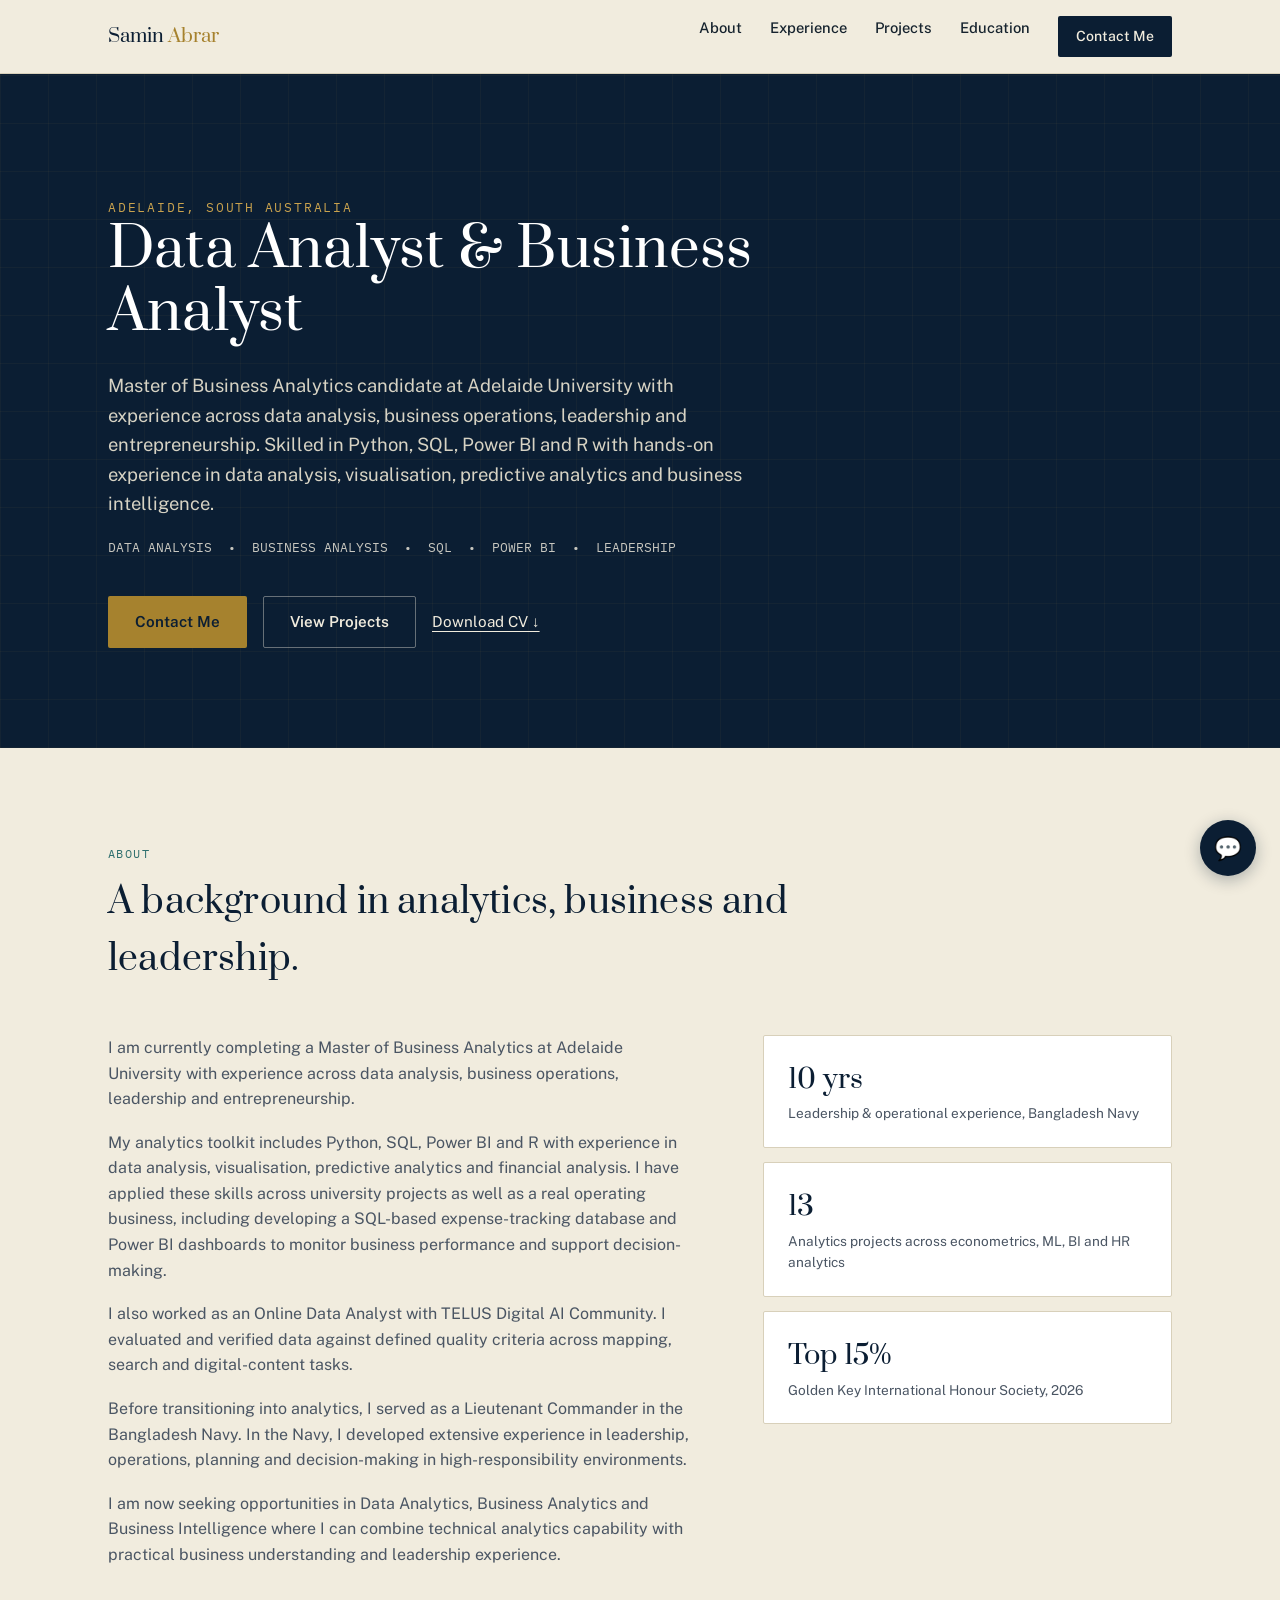
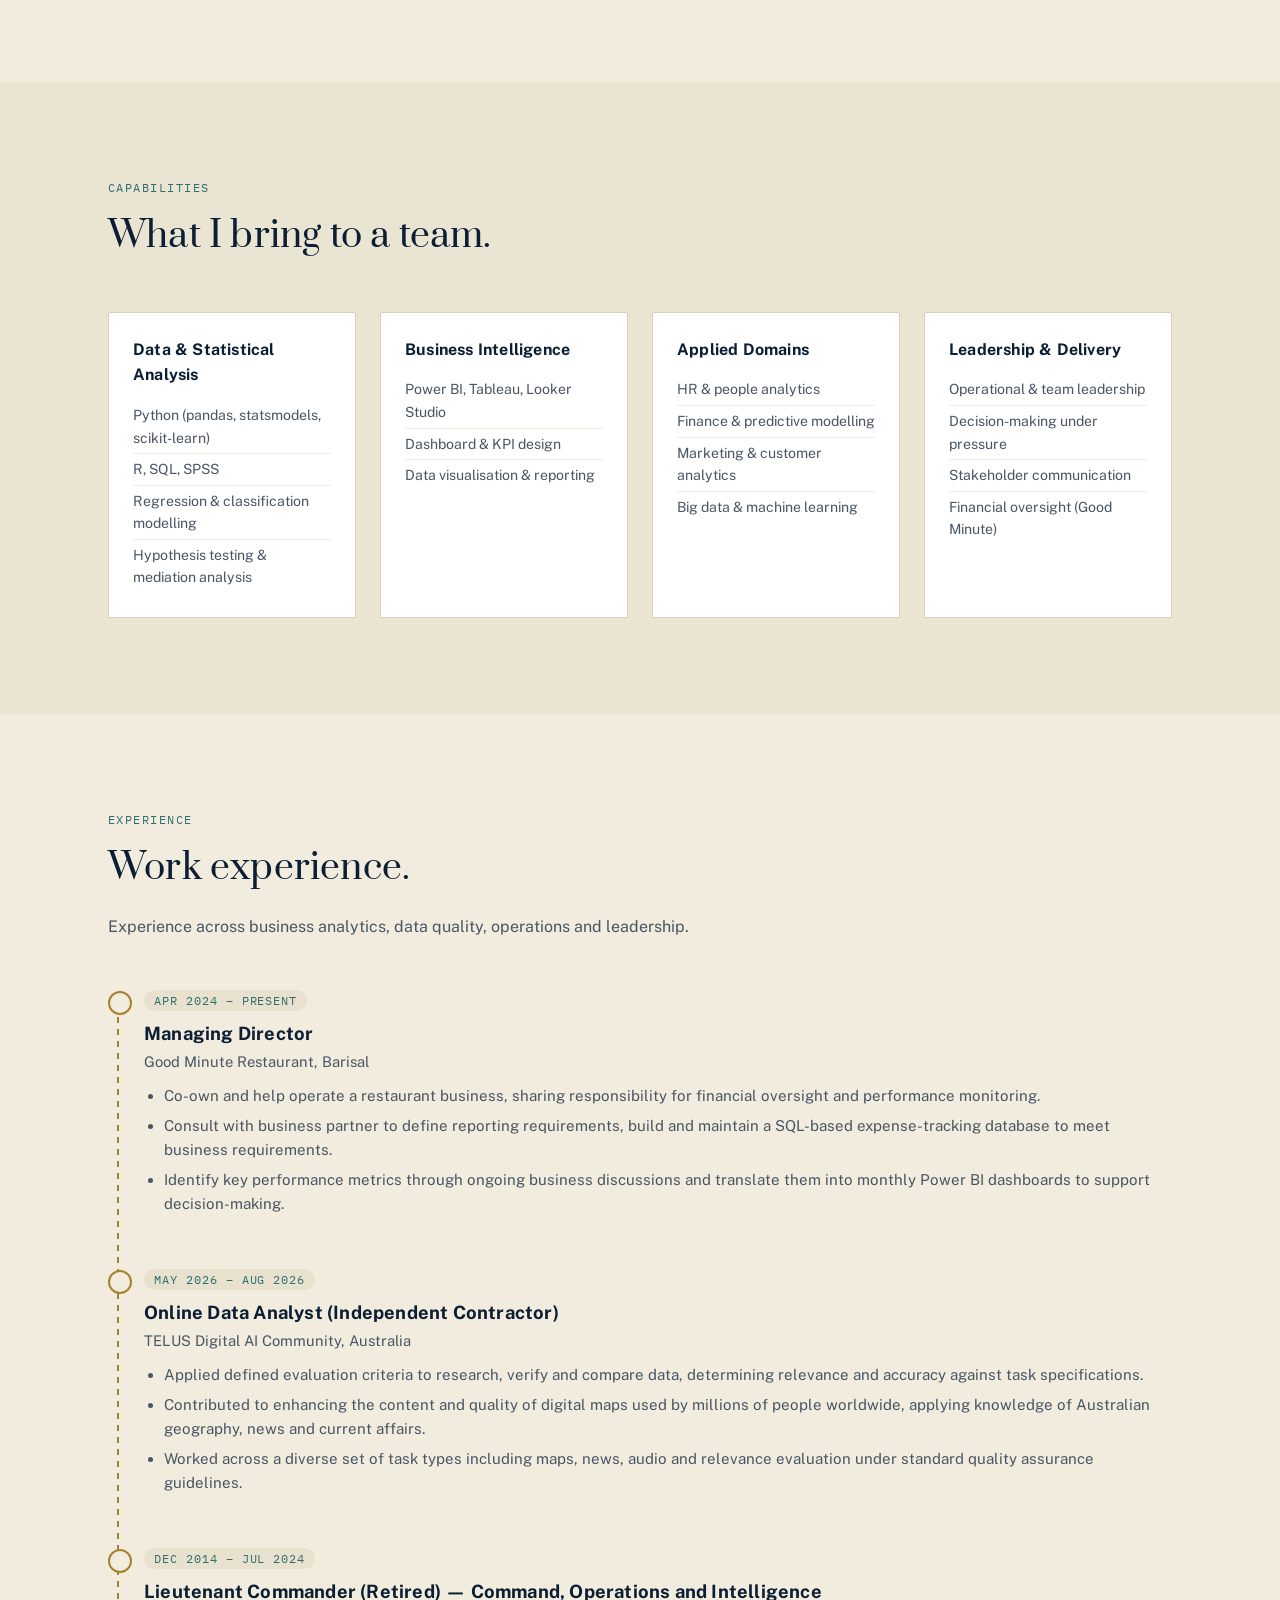
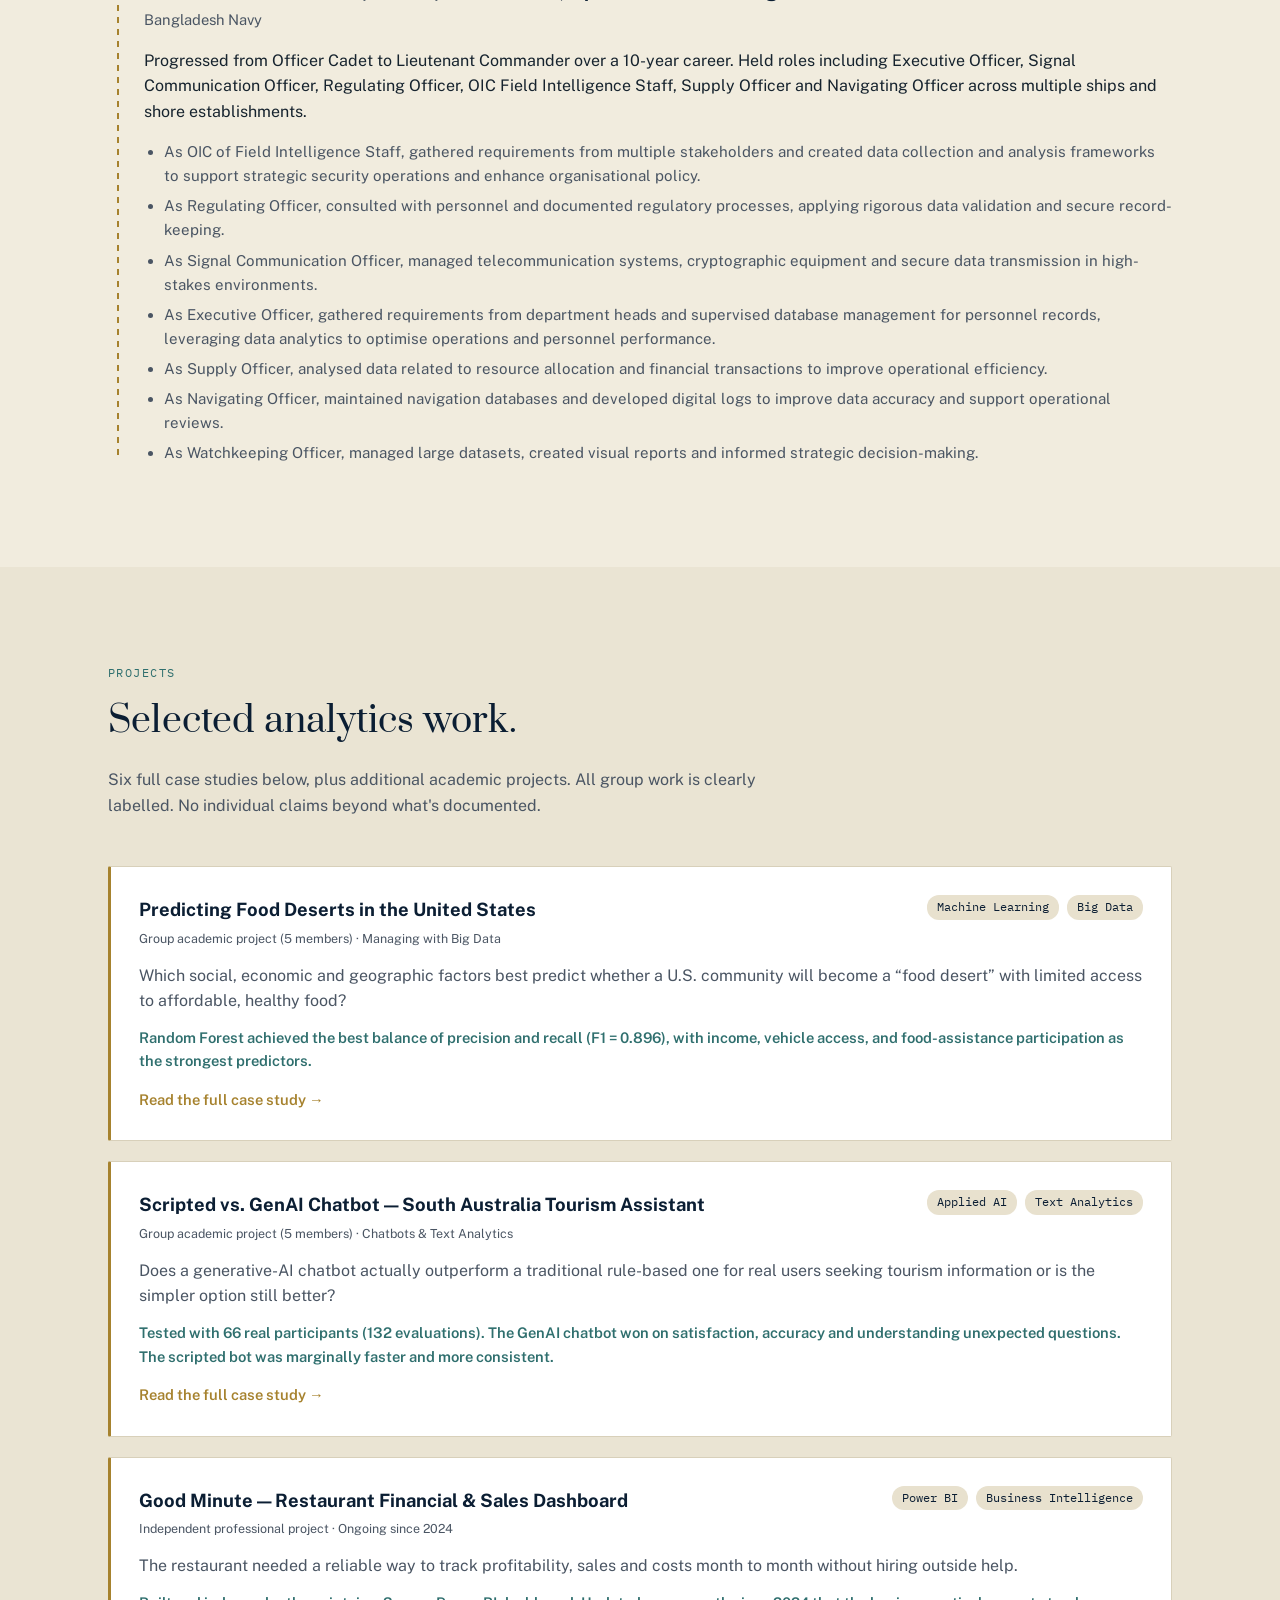
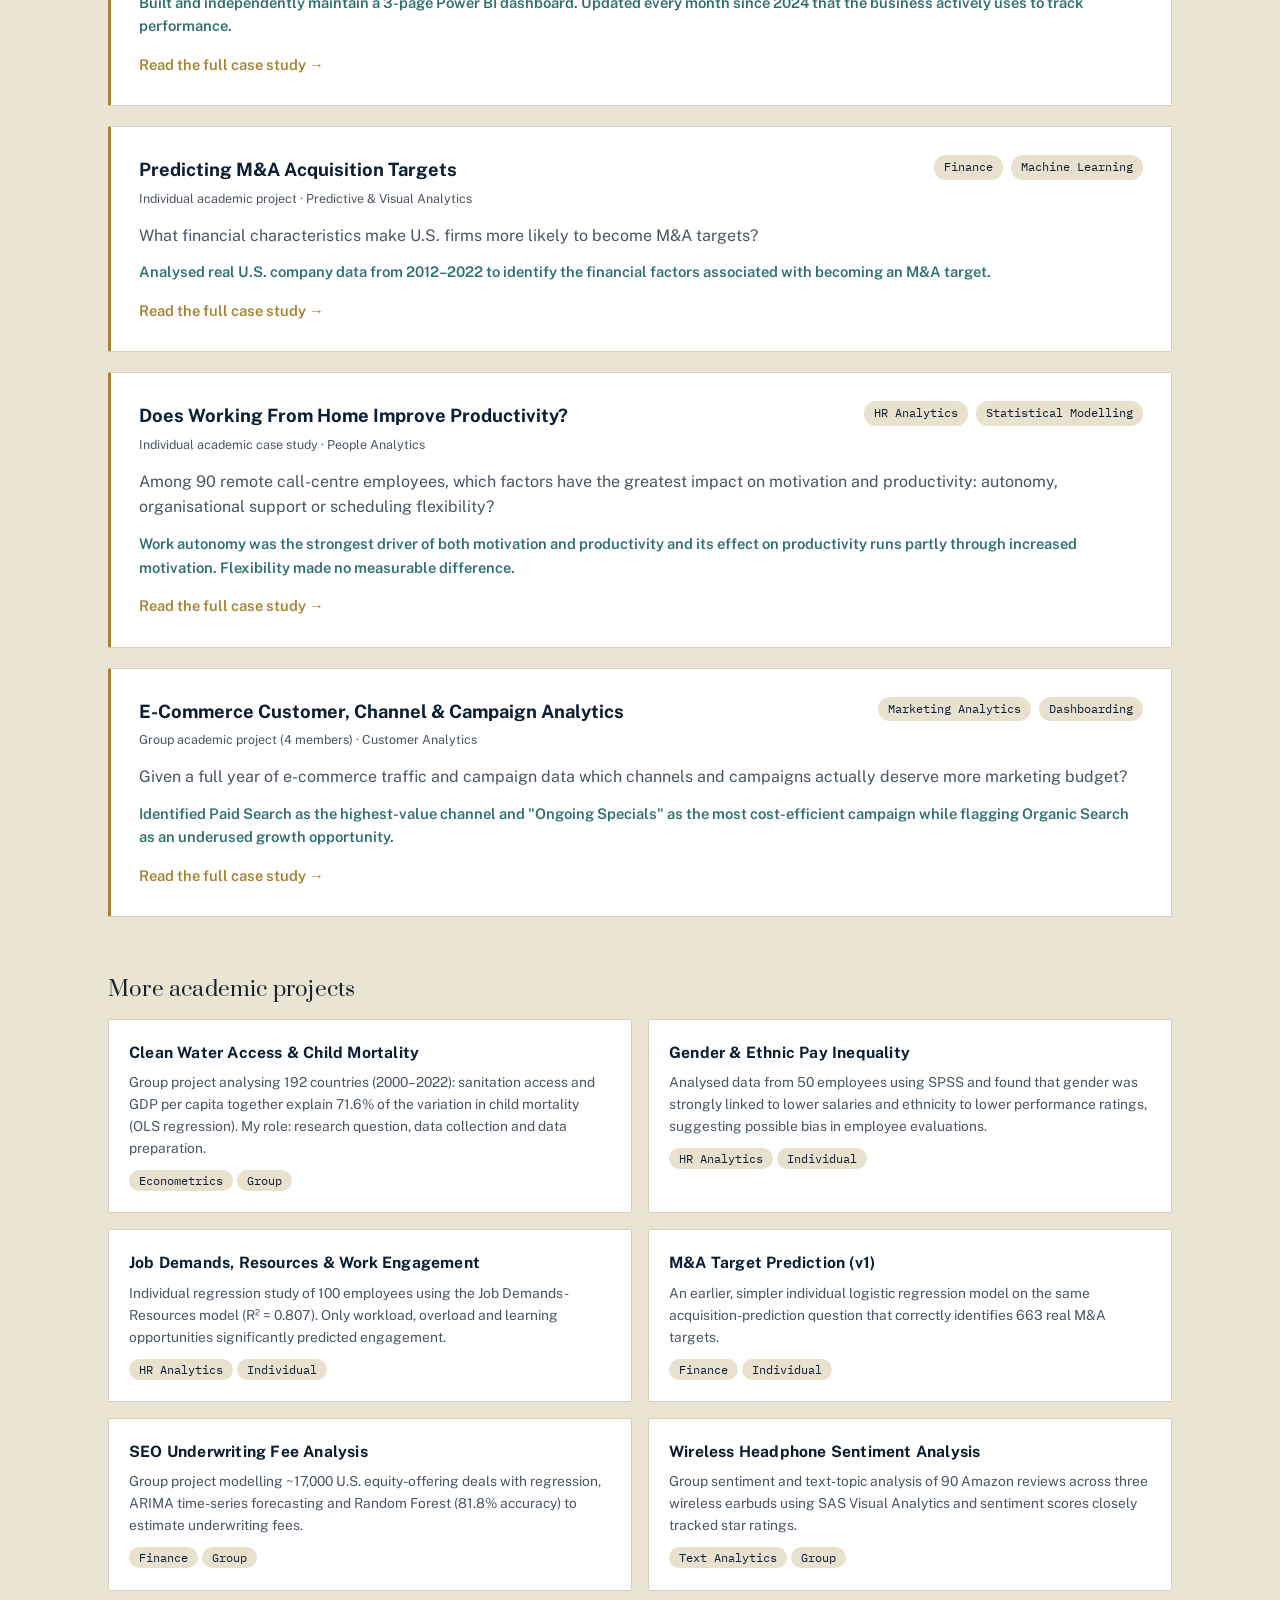
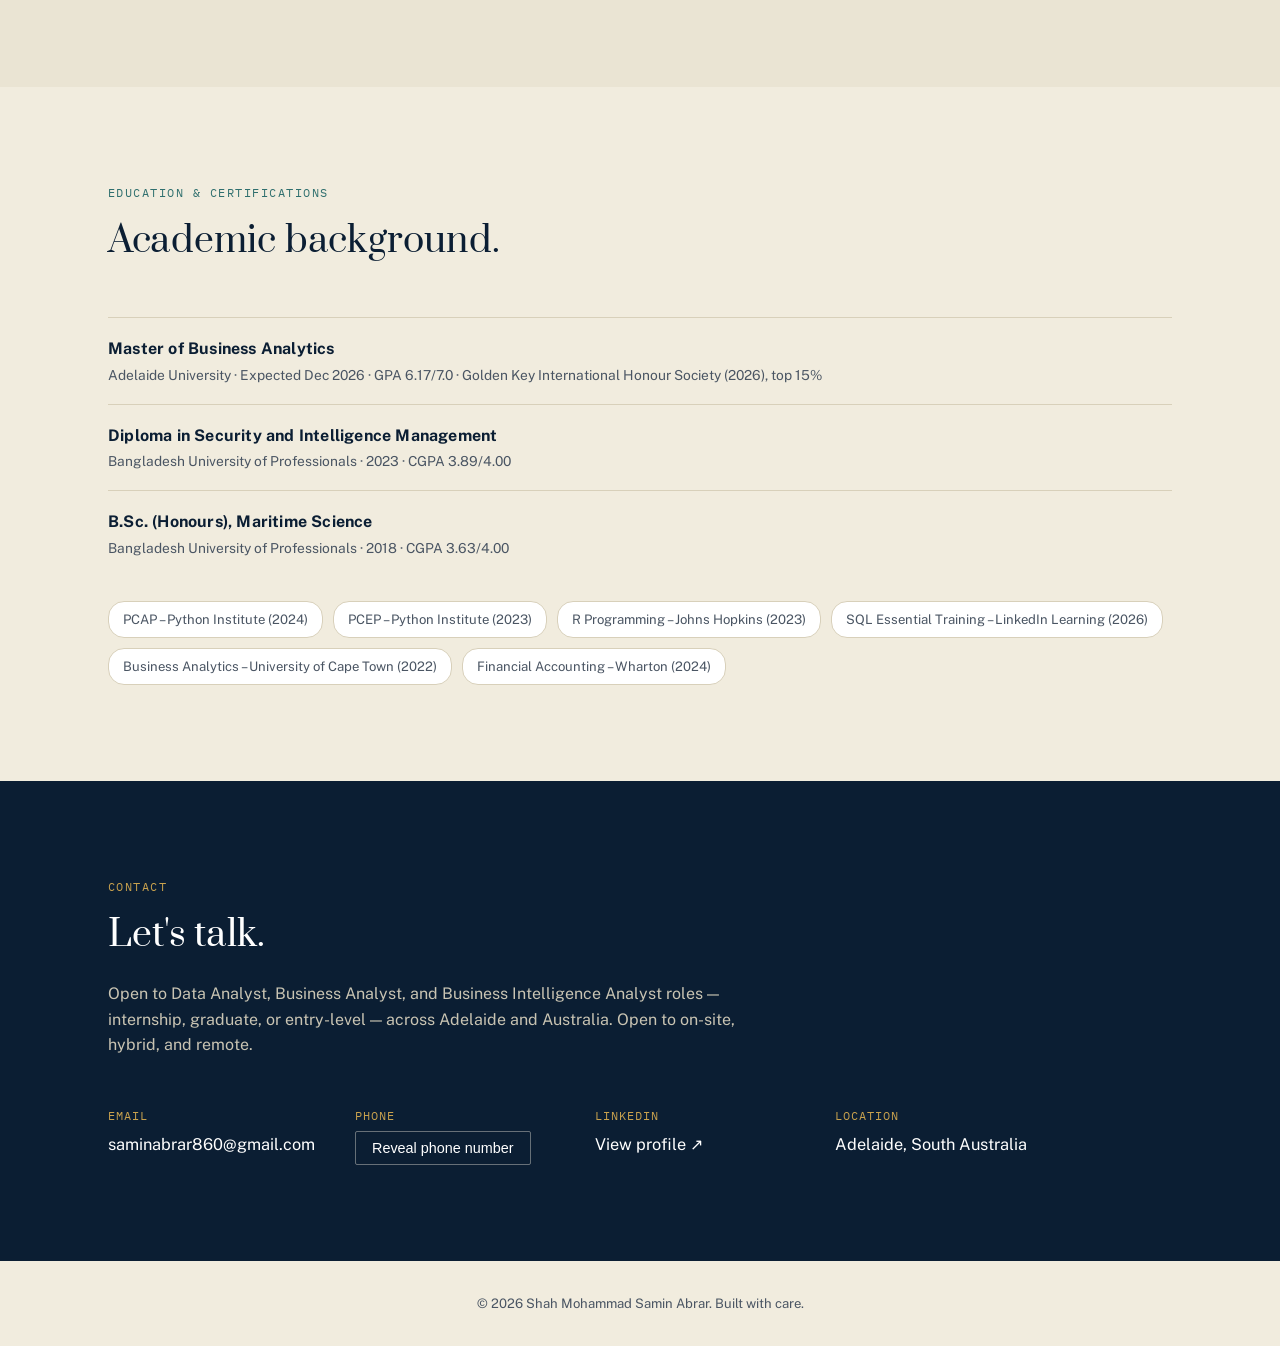
==== index.html @ 4ff0fc35 "Add files via upload" ====
<!DOCTYPE html>
<html lang="en">
<head>
<meta charset="UTF-8">
<meta name="viewport" content="width=device-width, initial-scale=1.0">
<title>Shah Mohammad Samin Abrar — Data & Business Analyst, Adelaide</title>
<meta name="description" content="Shah Mohammad Samin Abrar — Data & Business Analyst and MBAN candidate in Adelaide. Former Bangladesh Navy officer. Python, SQL, Power BI, Tableau.">
<link rel="icon" href="data:image/svg+xml,<svg xmlns=%22http://www.w3.org/2000/svg%22 viewBox=%220 0 100 100%22><rect width=%22100%22 height=%22100%22 fill=%22%230B1E33%22/><text x=%2250%22 y=%2266%22 font-size=%2255%22 fill=%22%23A6822E%22 text-anchor=%22middle%22 font-family=%22Georgia%22>SA</text></svg>">
<link rel="preconnect" href="https://fonts.googleapis.com">
<link rel="preconnect" href="https://fonts.gstatic.com" crossorigin>
<link href="https://fonts.googleapis.com/css2?family=Prata&family=Public+Sans:wght@400;500;600;700&family=IBM+Plex+Mono:wght@400;500&display=swap" rel="stylesheet">
<link rel="stylesheet" href="style.css">
</head>
<body>

<header class="site-nav">
  <div class="nav-inner">
    <div class="brand">Samin <span>Abrar</span></div>
    <button class="menu-toggle" id="menuToggle" aria-label="Toggle menu" aria-expanded="false">☰</button>
    <nav class="links" id="navLinks">
      <a href="#about">About</a>
      <a href="#experience">Experience</a>
      <a href="#projects">Projects</a>
      <a href="#education">Education</a>
      <a href="#contact" class="nav-cta">Contact Me</a>
    </nav>
  </div>
</header>

<!-- ===== HERO ===== -->
<section class="hero">
  <div class="wrap">
    <span class="eyebrow">Adelaide, South Australia</span>

    <h1>Data Analyst &amp; Business Analyst</h1>

    <p class="lede">
      Master of Business Analytics candidate at Adelaide University with experience across
      data analysis, business operations, leadership and entrepreneurship. Skilled in Python,
      SQL, Power BI and R with hands-on experience in data analysis, visualisation,
      predictive analytics and business intelligence.
    </p>

    <div style="font-family:'IBM Plex Mono',monospace; font-size:.82rem; margin-top:18px; opacity:.82;">
      DATA ANALYSIS &nbsp;•&nbsp; BUSINESS ANALYSIS &nbsp;•&nbsp; SQL &nbsp;•&nbsp; POWER BI &nbsp;•&nbsp; LEADERSHIP
    </div>

    <div class="ctas">
      <a href="#contact" class="btn btn-primary">Contact Me</a>
      <a href="#projects" class="btn btn-outline">View Projects</a>
      <a href="#" class="btn-link" id="cvLink">Download CV ↓</a>
    </div>
  </div>
</section>

<!-- ===== ABOUT ===== -->
<section id="about">
  <div class="wrap">

    <div class="section-head">
      <span class="kicker">About</span>
      <h2>A background in analytics, business and leadership.</h2>
    </div>

    <div class="about-grid">

      <div>
        <p>
          I am currently completing a Master of Business Analytics at Adelaide University
          with experience across data analysis, business operations, leadership and
          entrepreneurship.
        </p>

        <p>
          My analytics toolkit includes Python, SQL, Power BI and R with experience in
          data analysis, visualisation, predictive analytics and financial analysis.
          I have applied these skills across university projects as well as a real operating
          business, including developing a SQL-based expense-tracking database and Power BI
          dashboards to monitor business performance and support decision-making.
        </p>

        <p>
          I also worked as an Online Data Analyst with TELUS Digital AI Community. I evaluated
          and verified data against defined quality criteria across mapping, search and
          digital-content tasks.
        </p>

        <p>
          Before transitioning into analytics, I served as a Lieutenant Commander in the
          Bangladesh Navy. In the Navy, I developed extensive experience in leadership, operations,
          planning and decision-making in high-responsibility environments.
        </p>

        <p>
          I am now seeking opportunities in Data Analytics, Business Analytics and Business
          Intelligence where I can combine technical analytics capability with practical
          business understanding and leadership experience.
        </p>
      </div>

      <div>
        <div class="stat-card">
          <div class="num">10 yrs</div>
          <div class="label">Leadership &amp; operational experience, Bangladesh Navy</div>
        </div>

        <div class="stat-card">
          <div class="num">13</div>
          <div class="label">Analytics projects across econometrics, ML, BI and HR analytics</div>
        </div>

        <div class="stat-card">
          <div class="num">Top 15%</div>
          <div class="label">Golden Key International Honour Society, 2026</div>
        </div>
      </div>

    </div>
  </div>
</section>

<!-- ===== SKILLS ===== -->
<section style="background:#EAE4D3;">
  <div class="wrap">
    <div class="section-head">
      <span class="kicker">Capabilities</span>
      <h2>What I bring to a team.</h2>
    </div>
    <div class="skills-grid">
      <div class="skill-card">
        <h4>Data &amp; Statistical Analysis</h4>
        <ul>
          <li>Python (pandas, statsmodels, scikit-learn)</li>
          <li>R, SQL, SPSS</li>
          <li>Regression &amp; classification modelling</li>
          <li>Hypothesis testing &amp; mediation analysis</li>
        </ul>
      </div>
      <div class="skill-card">
        <h4>Business Intelligence</h4>
        <ul>
          <li>Power BI, Tableau, Looker Studio</li>
          <li>Dashboard &amp; KPI design</li>
          <li>Data visualisation &amp; reporting</li>
        </ul>
      </div>
      <div class="skill-card">
        <h4>Applied Domains</h4>
        <ul>
          <li>HR &amp; people analytics</li>
          <li>Finance &amp; predictive modelling</li>
          <li>Marketing &amp; customer analytics</li>
          <li>Big data &amp; machine learning</li>
        </ul>
      </div>
      <div class="skill-card">
        <h4>Leadership &amp; Delivery</h4>
        <ul>
          <li>Operational &amp; team leadership</li>
          <li>Decision-making under pressure</li>
          <li>Stakeholder communication</li>
          <li>Financial oversight (Good Minute)</li>
        </ul>
      </div>
    </div>
  </div>
</section>

<!-- ===== EXPERIENCE ===== -->
<section id="experience">
  <div class="wrap">
    <div class="section-head">
      <span class="kicker">Experience</span>
      <h2>Work experience.</h2>
      <p>Experience across business analytics, data quality, operations and leadership.</p>
    </div>

    <div class="course">

      <!-- GOOD MINUTE -->
      <div class="waypoint">
        <span class="tag">APR 2024 – PRESENT</span>
        <h3>Managing Director</h3>
        <div class="org">Good Minute Restaurant, Barisal</div>
        <ul>
          <li>Co-own and help operate a restaurant business, sharing responsibility for financial oversight and performance monitoring.</li>
          <li>Consult with business partner to define reporting requirements, build and maintain a SQL-based expense-tracking database to meet business requirements.</li>
          <li>Identify key performance metrics through ongoing business discussions and translate them into monthly Power BI dashboards to support decision-making.</li>
        </ul>
      </div>

      <!-- TELUS DIGITAL -->
      <div class="waypoint">
        <span class="tag">MAY 2026 – AUG 2026</span>
        <h3>Online Data Analyst (Independent Contractor)</h3>
        <div class="org">TELUS Digital AI Community, Australia</div>
        <ul>
          <li>Applied defined evaluation criteria to research, verify and compare data, determining relevance and accuracy against task specifications.</li>
          <li>Contributed to enhancing the content and quality of digital maps used by millions of people worldwide, applying knowledge of Australian geography, news and current affairs.</li>
          <li>Worked across a diverse set of task types including maps, news, audio and relevance evaluation under standard quality assurance guidelines.</li>
        </ul>
      </div>

      <!-- BANGLADESH NAVY -->
      <div class="waypoint">
        <span class="tag">DEC 2014 – JUL 2024</span>
        <h3>Lieutenant Commander (Retired) — Command, Operations and Intelligence</h3>
        <div class="org">Bangladesh Navy</div>

        <p>
          Progressed from Officer Cadet to Lieutenant Commander over a 10-year career.
          Held roles including Executive Officer, Signal Communication Officer,
          Regulating Officer, OIC Field Intelligence Staff, Supply Officer and
          Navigating Officer across multiple ships and shore establishments.
        </p>

        <ul>
          <li>As OIC of Field Intelligence Staff, gathered requirements from multiple stakeholders and created data collection and analysis frameworks to support strategic security operations and enhance organisational policy.</li>

          <li>As Regulating Officer, consulted with personnel and documented regulatory processes, applying rigorous data validation and secure record-keeping.</li>

          <li>As Signal Communication Officer, managed telecommunication systems, cryptographic equipment and secure data transmission in high-stakes environments.</li>

          <li>As Executive Officer, gathered requirements from department heads and supervised database management for personnel records, leveraging data analytics to optimise operations and personnel performance.</li>

          <li>As Supply Officer, analysed data related to resource allocation and financial transactions to improve operational efficiency.</li>

          <li>As Navigating Officer, maintained navigation databases and developed digital logs to improve data accuracy and support operational reviews.</li>

          <li>As Watchkeeping Officer, managed large datasets, created visual reports and informed strategic decision-making.</li>
        </ul>

      </div>

    </div>
  </div>
</section>

<!-- ===== PROJECTS ===== -->
<section id="projects" style="background:#EAE4D3;">
  <div class="wrap">
    <div class="section-head">
      <span class="kicker">Projects</span>
      <h2>Selected analytics work.</h2>
      <p>Six full case studies below, plus additional academic projects. All group work is clearly labelled. No individual claims beyond what's documented.</p>
    </div>

    <!-- FEATURED CASE STUDY 1 -->
    <div class="project-card" data-featured="true">
      <div class="project-top">
        <div>
          <div class="project-title">Predicting Food Deserts in the United States</div>
          <div class="project-type">Group academic project (5 members) · Managing with Big Data</div>
        </div>
        <div class="project-tags">
          <span class="tag">Machine Learning</span>
          <span class="tag">Big Data</span>
        </div>
      </div>
      <p class="project-problem">Which social, economic and geographic factors best predict whether a U.S. community will become a “food desert” with limited access to affordable, healthy food?</p>
      <div class="project-result">Random Forest achieved the best balance of precision and recall (F1 = 0.896), with income, vehicle access, and food-assistance participation as the strongest predictors.</div>
      <a href="project-food-desert.html" class="btn-link" style="color:var(--brass); text-decoration:none; font-weight:600; font-size:.92rem;">Read the full case study &rarr;</a>
    </div>

    <!-- FEATURED CASE STUDY 2 -->
    <div class="project-card" data-featured="true">
      <div class="project-top">
        <div>
          <div class="project-title">Scripted vs. GenAI Chatbot — South Australia Tourism Assistant</div>
          <div class="project-type">Group academic project (5 members) · Chatbots &amp; Text Analytics</div>
        </div>
        <div class="project-tags">
          <span class="tag">Applied AI</span>
          <span class="tag">Text Analytics</span>
        </div>
      </div>
      <p class="project-problem">Does a generative-AI chatbot actually outperform a traditional rule-based one for real users seeking tourism information or is the simpler option still better?</p>
      <div class="project-result">Tested with 66 real participants (132 evaluations). The GenAI chatbot won on satisfaction, accuracy and understanding unexpected questions. The scripted bot was marginally faster and more consistent.</div>
      <a href="project-chatbot.html" class="btn-link" style="color:var(--brass); text-decoration:none; font-weight:600; font-size:.92rem;">Read the full case study &rarr;</a>
    </div>

    <!-- FEATURED CASE STUDY 3 -->
    <div class="project-card" data-featured="true">
      <div class="project-top">
        <div>
          <div class="project-title">Good Minute — Restaurant Financial &amp; Sales Dashboard</div>
          <div class="project-type">Independent professional project · Ongoing since 2024</div>
        </div>
        <div class="project-tags">
          <span class="tag">Power BI</span>
          <span class="tag">Business Intelligence</span>
        </div>
      </div>
      <p class="project-problem">The restaurant needed a reliable way to track profitability, sales and costs month to month without hiring outside help.</p>
      <div class="project-result">Built and independently maintain a 3-page Power BI dashboard. Updated every month since 2024 that the business actively uses to track performance.</div>
      <a href="project-good-minute.html" class="btn-link" style="color:var(--brass); text-decoration:none; font-weight:600; font-size:.92rem;">Read the full case study &rarr;</a>
    </div>

    <!-- FEATURED CASE STUDY 4 -->
    <div class="project-card" data-featured="true">
      <div class="project-top">
        <div>
          <div class="project-title">Predicting M&amp;A Acquisition Targets</div>
          <div class="project-type">Individual academic project · Predictive &amp; Visual Analytics</div>
        </div>
        <div class="project-tags">
          <span class="tag">Finance</span>
          <span class="tag">Machine Learning</span>
        </div>
      </div>
      <p class="project-problem">What financial characteristics make U.S. firms more likely to become M&A targets?</p>
      <div class="project-result">Analysed real U.S. company data from 2012–2022 to identify the financial factors associated with becoming an M&A target.</div>
      <a href="project-ma-prediction.html" class="btn-link" style="color:var(--brass); text-decoration:none; font-weight:600; font-size:.92rem;">Read the full case study &rarr;</a>
    </div>

    <!-- FEATURED CASE STUDY 5 -->
    <div class="project-card" data-featured="true">
      <div class="project-top">
        <div>
          <div class="project-title">Does Working From Home Improve Productivity?</div>
          <div class="project-type">Individual academic case study · People Analytics</div>
        </div>
        <div class="project-tags">
          <span class="tag">HR Analytics</span>
          <span class="tag">Statistical Modelling</span>
        </div>
      </div>
      <p class="project-problem">Among 90 remote call-centre employees, which factors have the greatest impact on motivation and productivity: autonomy, organisational support or scheduling flexibility?</p>
      <div class="project-result">Work autonomy was the strongest driver of both motivation and productivity and its effect on productivity runs partly through increased motivation. Flexibility made no measurable difference.</div>
      <a href="project-wfh-productivity.html" class="btn-link" style="color:var(--brass); text-decoration:none; font-weight:600; font-size:.92rem;">Read the full case study &rarr;</a>
    </div>

    <!-- FEATURED CASE STUDY 6 -->
    <div class="project-card" data-featured="true">
      <div class="project-top">
        <div>
          <div class="project-title">E-Commerce Customer, Channel &amp; Campaign Analytics</div>
          <div class="project-type">Group academic project (4 members) · Customer Analytics</div>
        </div>
        <div class="project-tags">
          <span class="tag">Marketing Analytics</span>
          <span class="tag">Dashboarding</span>
        </div>
      </div>
      <p class="project-problem">Given a full year of e-commerce traffic and campaign data which channels and campaigns actually deserve more marketing budget?</p>
      <div class="project-result">Identified Paid Search as the highest-value channel and "Ongoing Specials" as the most cost-efficient campaign while flagging Organic Search as an underused growth opportunity.</div>
      <a href="project-customer-analytics.html" class="btn-link" style="color:var(--brass); text-decoration:none; font-weight:600; font-size:.92rem;">Read the full case study &rarr;</a>
    </div>

    <!-- BRIEF PROJECT CARDS -->
    <h3 style="margin-top:56px; font-size:1.3rem;">More academic projects</h3>
    <div class="brief-cards">
      <div class="brief-card">
        <h4>Clean Water Access &amp; Child Mortality</h4>
        <p>Group project analysing 192 countries (2000–2022): sanitation access and GDP per capita together explain 71.6% of the variation in child mortality (OLS regression). My role: research question, data collection and data preparation.</p>
        <span class="tag">Econometrics</span><span class="tag">Group</span>
      </div>
      <div class="brief-card">
        <h4>Gender &amp; Ethnic Pay Inequality</h4>
        <p>Analysed data from 50 employees using SPSS and found that gender was strongly linked to lower salaries and ethnicity to lower performance ratings, suggesting possible bias in employee evaluations.</p>
        <span class="tag">HR Analytics</span><span class="tag">Individual</span>
      </div>
      <div class="brief-card">
        <h4>Job Demands, Resources &amp; Work Engagement</h4>
        <p>Individual regression study of 100 employees using the Job Demands-Resources model (R² = 0.807). Only workload, overload and learning opportunities significantly predicted engagement.</p>
        <span class="tag">HR Analytics</span><span class="tag">Individual</span>
      </div>
      <div class="brief-card">
        <h4>M&amp;A Target Prediction (v1)</h4>
        <p>An earlier, simpler individual logistic regression model on the same acquisition-prediction question that correctly identifies 663 real M&amp;A targets.</p>
        <span class="tag">Finance</span><span class="tag">Individual</span>
      </div>
      <div class="brief-card">
        <h4>SEO Underwriting Fee Analysis</h4>
        <p>Group project modelling ~17,000 U.S. equity-offering deals with regression, ARIMA time-series forecasting and Random Forest (81.8% accuracy) to estimate underwriting fees.</p>
        <span class="tag">Finance</span><span class="tag">Group</span>
      </div>
      <div class="brief-card">
        <h4>Wireless Headphone Sentiment Analysis</h4>
        <p>Group sentiment and text-topic analysis of 90 Amazon reviews across three wireless earbuds using SAS Visual Analytics and sentiment scores closely tracked star ratings.</p>
        <span class="tag">Text Analytics</span><span class="tag">Group</span>
      </div>
    </div>
  </div>
</section>

<!-- ===== EDUCATION ===== -->
<section id="education">
  <div class="wrap">
    <div class="section-head">
      <span class="kicker">Education &amp; Certifications</span>
      <h2>Academic background.</h2>
    </div>
    <div class="edu-item">
      <h4>Master of Business Analytics</h4>
      <div class="meta">Adelaide University · Expected Dec 2026 · GPA 6.17/7.0 · Golden Key International Honour Society (2026), top 15%</div>
    </div>
    <div class="edu-item">
      <h4>Diploma in Security and Intelligence Management</h4>
      <div class="meta">Bangladesh University of Professionals · 2023 · CGPA 3.89/4.00</div>
    </div>
    <div class="edu-item">
      <h4>B.Sc. (Honours), Maritime Science</h4>
      <div class="meta">Bangladesh University of Professionals · 2018 · CGPA 3.63/4.00</div>
    </div>
    <div class="cert-list">
      <span class="cert-pill">PCAP – Python Institute (2024)</span>
      <span class="cert-pill">PCEP – Python Institute (2023)</span>
      <span class="cert-pill">R Programming – Johns Hopkins (2023)</span>
      <span class="cert-pill">SQL Essential Training – LinkedIn Learning (2026)</span>
      <span class="cert-pill">Business Analytics – University of Cape Town (2022)</span>
      <span class="cert-pill">Financial Accounting – Wharton (2024)</span>
    </div>
  </div>
</section>

<!-- ===== CONTACT ===== -->
<section id="contact" class="contact-section">
  <div class="wrap">
    <div class="section-head">
      <span class="kicker">Contact</span>
      <h2>Let's talk.</h2>
      <p>Open to Data Analyst, Business Analyst, and Business Intelligence Analyst roles — internship, graduate, or entry-level — across Adelaide and Australia. Open to on-site, hybrid, and remote.</p>
    </div>
    <div class="contact-grid">
      <div class="contact-item">
        <div class="k">EMAIL</div>
        <a href="mailto:saminabrar860@gmail.com">saminabrar860@gmail.com</a>
      </div>
      <div class="contact-item">
        <div class="k">PHONE</div>
        <button id="reveal-phone" type="button">Reveal phone number</button>
      </div>
      <div class="contact-item">
        <div class="k">LINKEDIN</div>
        <a href="https://www.linkedin.com/in/shah-mohammad-samin-abrar-113469a4/" target="_blank" rel="noopener">View profile ↗</a>
      </div>
      <div class="contact-item">
        <div class="k">LOCATION</div>
        <span>Adelaide, South Australia</span>
      </div>
    </div>
  </div>
</section>

<!-- ===== FAQ CHAT WIDGET ===== -->
<button id="faq-toggle" aria-label="Ask about Samin" aria-expanded="false">💬</button>
<div id="faq-panel" role="dialog" aria-label="Ask about Samin">
  <div class="faq-header">
    <div>
      <div class="title">Ask about Samin</div>
      <div class="sub">SCRIPTED ASSISTANT</div>
    </div>
    <button class="faq-close" id="faqClose" aria-label="Close">×</button>
  </div>
  <div class="faq-body" id="faqBody"></div>
</div>

<footer>
  <div class="wrap">
    © 2026 Shah Mohammad Samin Abrar. Built with care.
  </div>
</footer>

<script>
  // mobile menu
  const toggle = document.getElementById('menuToggle');
  const nav = document.getElementById('navLinks');
  toggle.addEventListener('click', () => {
    nav.classList.toggle('open');
    const expanded = nav.classList.contains('open');
    toggle.setAttribute('aria-expanded', expanded);
  });
  document.querySelectorAll('#navLinks a').forEach(a=>{
    a.addEventListener('click', ()=> nav.classList.remove('open'));
  });

  // reveal phone number
  document.getElementById('reveal-phone').addEventListener('click', function(){
    this.outerHTML = '<a href="tel:0450383523">0450 383 523</a>';
  });

  // CV download placeholder
  document.getElementById('cvLink').addEventListener('click', function(e){
    e.preventDefault();
    alert('Add your CV PDF to this folder as "Samin_Abrar_CV.pdf" and update this link to point to it.');
  });

  // ===== FAQ scripted assistant =====
  const faqToggle = document.getElementById('faq-toggle');
  const faqPanel = document.getElementById('faq-panel');
  const faqClose = document.getElementById('faqClose');
  const faqBody = document.getElementById('faqBody');

  const faqTree = {
    root: {
      msg: "Hi, I'm a scripted assistant — ask me anything about Samin.",
      options: [
        {label:"What's your background?", next:"background"},
        {label:"What projects have you worked on?", next:"projects"},
        {label:"What are your skills?", next:"skills"},
        {label:"Are you available for work?", next:"availability"},
        {label:"How can I contact you?", next:"contact"},
      ]
    },
    background: {
      msg:"Samin spent a decade as a commissioned officer in the Bangladesh Navy, retiring as Lieutenant Commander in 2024. He's now completing a Master of Business Analytics at Adelaide University and co-manages a real restaurant, Good Minute, where he built and runs its financial dashboard.",
      options:[]
    },
    projects: {
      msg:'Some highlights: predicting U.S. food deserts with machine learning, comparing scripted vs GenAI chatbots with real users, and an independently built restaurant analytics dashboard. See the <a href="index.html#projects">Projects section</a> for all of them.',
      options:[]
    },
    skills: {
      msg:"Python, R, SQL, SPSS, Power BI, Tableau, and Looker Studio — applied across HR analytics, finance, marketing analytics, and machine learning.",
      options:[]
    },
    availability: {
      msg:"Samin is completing his MBAN in December 2026 and is open to Data Analyst, Business Analyst, and BI Analyst roles — internship, graduate, or entry-level — across Adelaide and Australia, including on-site, hybrid, and remote.",
      options:[]
    },
    contact: {
      msg:'Best reached by email at <a href="mailto:saminabrar860@gmail.com">saminabrar860@gmail.com</a> or via the <a href="index.html#contact">Contact section</a> above.',
      options:[]
    }
  };

  function renderFaq(nodeKey){
    const node = faqTree[nodeKey];
    faqBody.innerHTML = '';
    const msgDiv = document.createElement('div');
    msgDiv.className = 'faq-msg';
    msgDiv.innerHTML = node.msg;
    faqBody.appendChild(msgDiv);

    const optWrap = document.createElement('div');
    optWrap.className = 'faq-options';
    node.options.forEach(opt=>{
      const btn = document.createElement('button');
      btn.className = 'faq-option';
      btn.textContent = opt.label;
      btn.addEventListener('click', ()=> renderFaq(opt.next));
      optWrap.appendChild(btn);
    });
    faqBody.appendChild(optWrap);

    if(nodeKey !== 'root'){
      const back = document.createElement('button');
      back.className = 'faq-back';
      back.textContent = '← Back to questions';
      back.addEventListener('click', ()=> renderFaq('root'));
      faqBody.appendChild(back);
    }
  }

  faqToggle.addEventListener('click', ()=>{
    const isOpen = faqPanel.classList.toggle('open');
    faqToggle.setAttribute('aria-expanded', isOpen);
    if(isOpen) renderFaq('root');
  });
  faqClose.addEventListener('click', ()=>{
    faqPanel.classList.remove('open');
    faqToggle.setAttribute('aria-expanded','false');
  });
</script>

</body>
</html>
---- style.css ----
:root{
    --ink:#0B1E33;
    --ink-soft:#152943;
    --paper:#F1ECDE;
    --paper-2:#E8E1CE;
    --text:#16232E;
    --text-soft:#4A5563;
    --brass:#A6822E;
    --brass-light:#C9A24E;
    --teal:#2F6F6E;
    --signal:#A63D2F;
    --line:#D8D0BA;
    --radius:2px;
  }
  *{box-sizing:border-box;}
  html{scroll-behavior:smooth;}
  body{
    margin:0;
    background:var(--paper);
    color:var(--text);
    font-family:'Public Sans', sans-serif;
    font-size:16px;
    line-height:1.6;
    -webkit-font-smoothing:antialiased;
  }
  h1,h2,h3,h4{
    font-family:'Prata', serif;
    font-weight:400;
    margin:0 0 .5em 0;
    letter-spacing:.2px;
  }
  .mono{font-family:'IBM Plex Mono', monospace; letter-spacing:.03em;}
  a{color:var(--brass); text-decoration:none;}
  a:hover{text-decoration:underline;}
  img{max-width:100%; display:block;}
  .wrap{max-width:1120px; margin:0 auto; padding:0 28px;}
  section{padding:96px 0;}
  @media(max-width:640px){ section{padding:64px 0;} .wrap{padding:0 20px;} }

  /* focus states */
  a:focus-visible, button:focus-visible, summary:focus-visible{
    outline:2px solid var(--teal);
    outline-offset:3px;
  }

  /* ===== NAV ===== */
  header.site-nav{
    position:sticky; top:0; z-index:50;
    background:rgba(241,236,222,.92);
    backdrop-filter:blur(6px);
    border-bottom:1px solid var(--line);
  }
  .nav-inner{
    max-width:1120px; margin:0 auto; padding:16px 28px;
    display:flex; align-items:center; justify-content:space-between;
  }
  .brand{font-family:'Prata',serif; font-size:1.15rem; color:var(--ink);}
  .brand span{color:var(--brass);}
  nav.links{display:flex; gap:28px; font-size:.92rem;}
  nav.links a{color:var(--text); font-weight:500;}
  nav.links a:hover{color:var(--brass);}
  .nav-cta{
    background:var(--ink); color:var(--paper) !important;
    padding:9px 18px; border-radius:var(--radius);
    font-size:.88rem; font-weight:600;
  }
  .nav-cta:hover{background:var(--ink-soft); text-decoration:none;}
  .menu-toggle{display:none; background:none; border:none; font-size:1.5rem; color:var(--ink); cursor:pointer;}
  @media(max-width:820px){
    nav.links{
      position:absolute; top:100%; left:0; right:0;
      background:var(--paper); flex-direction:column; gap:0;
      border-bottom:1px solid var(--line);
      max-height:0; overflow:hidden; transition:max-height .25s ease;
    }
    nav.links.open{max-height:400px;}
    nav.links a{padding:14px 28px; border-top:1px solid var(--line);}
    .nav-cta{margin:14px 28px;}
    .menu-toggle{display:block;}
  }

  /* ===== HERO ===== */
  .hero{
    background:
      linear-gradient(180deg, rgba(11,30,51,.0), rgba(11,30,51,.0)),
      repeating-linear-gradient(0deg, rgba(201,162,78,.05) 0, rgba(201,162,78,.05) 1px, transparent 1px, transparent 48px),
      repeating-linear-gradient(90deg, rgba(201,162,78,.05) 0, rgba(201,162,78,.05) 1px, transparent 1px, transparent 48px),
      var(--ink);
    color:var(--paper);
    padding:120px 0 100px;
    position:relative;
    overflow:hidden;
  }
  .hero .eyebrow{
    font-family:'IBM Plex Mono', monospace; font-size:.8rem; letter-spacing:.14em;
    text-transform:uppercase; color:var(--brass-light); margin-bottom:22px;
  }
  .hero h1{
    font-size:clamp(2.2rem, 5vw, 3.4rem);
    color:#fff; max-width:820px; line-height:1.15;
  }
  .hero p.lede{
    max-width:640px; font-size:1.15rem; color:#D7D3C4; margin-top:22px;
  }
  .hero .ctas{display:flex; gap:16px; flex-wrap:wrap; margin-top:38px;}
  .btn{
    display:inline-block; padding:13px 26px; border-radius:var(--radius);
    font-weight:600; font-size:.95rem; cursor:pointer; border:1px solid transparent;
  }
  .btn-primary{background:var(--brass); color:var(--ink);}
  .btn-primary:hover{background:var(--brass-light); text-decoration:none;}
  .btn-outline{border-color:rgba(241,236,222,.4); color:var(--paper);}
  .btn-outline:hover{border-color:var(--paper); text-decoration:none;}
  .btn-link{color:var(--paper); font-size:.95rem; align-self:center; text-decoration:underline; text-underline-offset:4px;}

  /* ===== SECTION HEADERS ===== */
  .section-head{margin-bottom:48px; max-width:680px;}
  .section-head .kicker{
    font-family:'IBM Plex Mono',monospace; font-size:.78rem; letter-spacing:.12em;
    text-transform:uppercase; color:var(--teal); margin-bottom:10px; display:block;
  }
  .section-head h2{font-size:clamp(1.6rem,3vw,2.2rem); color:var(--ink);}
  .section-head p{color:var(--text-soft); margin-top:10px;}

  /* ===== ABOUT ===== */
  .about-grid{display:grid; grid-template-columns:1.3fr .9fr; gap:64px; align-items:start;}
  @media(max-width:820px){ .about-grid{grid-template-columns:1fr;} }
  .about-grid p{margin:0 0 18px; color:var(--text-soft);}
  .stat-card{
    background:#fff; border:1px solid var(--line); border-radius:var(--radius);
    padding:22px 24px;
  }
  .stat-card + .stat-card{margin-top:14px;}
  .stat-card .num{font-family:'Prata',serif; font-size:1.7rem; color:var(--ink);}
  .stat-card .label{font-size:.85rem; color:var(--text-soft); margin-top:2px;}

  /* ===== SKILLS ===== */
  .skills-grid{display:grid; grid-template-columns:repeat(4,1fr); gap:24px;}
  @media(max-width:900px){ .skills-grid{grid-template-columns:repeat(2,1fr);} }
  @media(max-width:520px){ .skills-grid{grid-template-columns:1fr;} }
  .skill-card{background:#fff; border:1px solid var(--line); padding:24px; border-radius:var(--radius);}
  .skill-card h4{font-size:1rem; color:var(--ink); margin-bottom:12px; font-family:'Public Sans',sans-serif; font-weight:700;}
  .skill-card ul{margin:0; padding:0; list-style:none; font-size:.88rem; color:var(--text-soft);}
  .skill-card li{padding:4px 0; border-top:1px solid #EFEBDE;}
  .skill-card li:first-child{border-top:none;}

  /* ===== EXPERIENCE / COURSE TIMELINE ===== */
  .course{position:relative; padding-left:36px;}
  .course::before{
    content:''; position:absolute; left:9px; top:6px; bottom:6px; width:2px;
    background:repeating-linear-gradient(180deg, var(--brass) 0 6px, transparent 6px 12px);
  }
  .waypoint{position:relative; padding-bottom:44px;}
  .waypoint:last-child{padding-bottom:0;}
  .waypoint::before{
    content:''; position:absolute; left:-36px; top:4px; width:20px; height:20px;
    border-radius:50%; background:var(--paper); border:2px solid var(--brass);
  }
  .waypoint .tag{font-family:'IBM Plex Mono',monospace; font-size:.75rem; color:var(--teal); letter-spacing:.08em;}
  .waypoint h3{font-size:1.15rem; margin:6px 0 2px; color:var(--ink); font-family:'Public Sans',sans-serif; font-weight:700;}
  .waypoint .org{color:var(--text-soft); font-size:.92rem; margin-bottom:10px;}
  .waypoint ul{margin:0; padding-left:20px; color:var(--text-soft); font-size:.94rem;}
  .waypoint li{margin-bottom:6px;}
  .verified{
    display:inline-flex; align-items:center; gap:6px; margin-top:10px;
    font-size:.78rem; color:var(--teal); font-family:'IBM Plex Mono',monospace;
  }

  /* ===== PROJECTS ===== */
  .filter-row{display:flex; gap:10px; flex-wrap:wrap; margin-bottom:36px;}
  .filter-pill{
    font-family:'IBM Plex Mono',monospace; font-size:.76rem; padding:6px 14px;
    border:1px solid var(--line); border-radius:20px; color:var(--text-soft);
    background:#fff; cursor:pointer;
  }
  .filter-pill.active{background:var(--ink); color:var(--paper); border-color:var(--ink);}

  .project-card{
    background:#fff; border:1px solid var(--line); border-radius:var(--radius);
    padding:28px; margin-bottom:20px;
  }
  .project-card[data-featured="true"]{border-left:3px solid var(--brass);}
  .project-top{display:flex; justify-content:space-between; align-items:flex-start; gap:20px; flex-wrap:wrap;}
  .project-title{font-family:'Public Sans',sans-serif; font-weight:700; font-size:1.15rem; color:var(--ink);}
  .project-type{font-size:.78rem; color:var(--text-soft); margin-top:4px;}
  .project-tags{display:flex; gap:8px; flex-wrap:wrap;}
  .tag{
    font-family:'IBM Plex Mono',monospace; font-size:.72rem; padding:3px 10px;
    background:var(--paper-2); color:var(--ink); border-radius:12px;
  }
  .project-problem{margin:14px 0 12px; color:var(--text-soft);}
  .project-result{
    font-size:.92rem; color:var(--teal); font-weight:600; margin-bottom:14px;
  }
  details.case-study{margin-top:6px;}
  details.case-study summary{
    cursor:pointer; font-weight:600; color:var(--brass); font-size:.92rem;
    list-style:none;
  }
  details.case-study summary::-webkit-details-marker{display:none;}
  details.case-study summary::before{content:'+ '; }
  details.case-study[open] summary::before{content:'– ';}
  .case-body{margin-top:20px; padding-top:20px; border-top:1px dashed var(--line);}
  .case-body h5{
    font-family:'IBM Plex Mono',monospace; font-size:.75rem; text-transform:uppercase;
    letter-spacing:.08em; color:var(--ink); margin:20px 0 8px;
  }
  .case-body h5:first-child{margin-top:0;}
  .case-body p, .case-body li{color:var(--text-soft); font-size:.94rem;}
  .case-body ul{margin:0; padding-left:20px;}
  .case-links a{margin-right:16px; font-size:.9rem;}
  .contribution-note{
    background:var(--paper); border-left:2px solid var(--teal); padding:10px 14px;
    font-size:.88rem; color:var(--text-soft); margin:10px 0 0;
  }

  .brief-cards{display:grid; grid-template-columns:repeat(2,1fr); gap:16px; margin-top:12px;}
  @media(max-width:760px){ .brief-cards{grid-template-columns:1fr;} }
  .brief-card{background:#fff; border:1px solid var(--line); padding:20px; border-radius:var(--radius);}
  .brief-card h4{font-family:'Public Sans',sans-serif; font-weight:700; font-size:.98rem; color:var(--ink); margin-bottom:6px;}
  .brief-card p{font-size:.86rem; color:var(--text-soft); margin:0 0 8px;}
  .brief-card .tag{margin-right:4px;}

  /* ===== EDUCATION ===== */
  .edu-item{padding:18px 0; border-top:1px solid var(--line);}
  .edu-item:first-child{border-top:none;}
  .edu-item h4{font-family:'Public Sans',sans-serif; font-weight:700; font-size:1rem; color:var(--ink); margin-bottom:2px;}
  .edu-item .meta{font-size:.86rem; color:var(--text-soft);}
  .cert-list{display:flex; flex-wrap:wrap; gap:10px; margin-top:24px;}
  .cert-pill{
    font-size:.82rem; background:#fff; border:1px solid var(--line);
    padding:7px 14px; border-radius:16px; color:var(--text-soft);
  }

  /* ===== CONTACT ===== */
  .contact-section{background:var(--ink); color:var(--paper);}
  .contact-section .section-head .kicker{color:var(--brass-light);}
  .contact-section .section-head h2{color:#fff;}
  .contact-section .section-head p{color:#C9C4B3;}
  .contact-grid{display:flex; gap:40px; flex-wrap:wrap; align-items:flex-start;}
  .contact-item{min-width:200px;}
  .contact-item .k{font-family:'IBM Plex Mono',monospace; font-size:.76rem; color:var(--brass-light); letter-spacing:.08em; margin-bottom:6px;}
  .contact-item a, .contact-item span{color:#fff; font-size:1.02rem;}
  #reveal-phone{
    background:none; border:1px solid rgba(241,236,222,.4); color:#fff;
    padding:8px 16px; border-radius:var(--radius); cursor:pointer; font-size:.9rem;
  }
  #reveal-phone:hover{border-color:#fff;}

  footer{padding:32px 0; text-align:center; font-size:.82rem; color:var(--text-soft);}

/* ===== CASE STUDY PAGE ===== */
.case-page-hero{
  background:var(--ink); color:var(--paper); padding:64px 0 48px;
}
.back-link{color:var(--brass-light); font-size:.88rem; font-family:'IBM Plex Mono',monospace;}
.case-page-hero h1{color:#fff; font-size:clamp(1.7rem,4vw,2.5rem); margin:16px 0 10px; max-width:720px;}
.case-page-hero .meta-row{display:flex; gap:10px; flex-wrap:wrap; margin-top:10px;}
.case-content{padding:56px 0 96px; max-width:760px; margin:0 auto;}
.case-content h5{
  font-family:'IBM Plex Mono',monospace; font-size:.78rem; text-transform:uppercase;
  letter-spacing:.08em; color:var(--brass); margin:36px 0 10px;
}
.case-content h5:first-child{margin-top:0;}
.case-content p, .case-content li{color:var(--text-soft); font-size:1rem;}
.case-content ul{padding-left:22px;}
.case-content .result-banner{
  background:#fff; border-left:3px solid var(--teal); padding:18px 22px;
  font-size:1.02rem; color:var(--ink); margin:24px 0; border-radius:var(--radius);
}
.case-links{margin-top:8px;}
.case-links a{margin-right:20px;}
.case-nav-footer{
  margin-top:56px; padding-top:28px; border-top:1px solid var(--line);
  display:flex; justify-content:space-between; flex-wrap:wrap; gap:16px;
}

/* ===== FAQ CHAT WIDGET ===== */
#faq-toggle{
  position:fixed; bottom:24px; right:24px; z-index:100;
  background:var(--ink); color:var(--paper); border:none;
  width:56px; height:56px; border-radius:50%;
  font-size:1.4rem; cursor:pointer;
  box-shadow:0 4px 16px rgba(11,30,51,.3);
}
#faq-toggle:hover{background:var(--ink-soft);}
#faq-panel{
  position:fixed; bottom:92px; right:24px; z-index:100;
  width:320px; max-width:calc(100vw - 40px);
  background:#fff; border:1px solid var(--line); border-radius:6px;
  box-shadow:0 10px 40px rgba(11,30,51,.25);
  display:none; flex-direction:column; overflow:hidden;
  max-height:70vh;
}
#faq-panel.open{display:flex;}
.faq-header{
  background:var(--ink); color:#fff; padding:14px 16px;
  display:flex; justify-content:space-between; align-items:center;
}
.faq-header .title{font-family:'Prata',serif; font-size:1rem;}
.faq-header .sub{font-family:'IBM Plex Mono',monospace; font-size:.68rem; color:var(--brass-light); margin-top:2px;}
.faq-close{background:none; border:none; color:#fff; font-size:1.2rem; cursor:pointer; line-height:1;}
.faq-body{padding:16px; overflow-y:auto; flex:1;}
.faq-msg{
  background:var(--paper); border-radius:6px; padding:12px 14px;
  font-size:.88rem; color:var(--text); margin-bottom:14px; line-height:1.55;
}
.faq-msg a{font-weight:600;}
.faq-options{display:flex; flex-direction:column; gap:8px;}
.faq-option{
  background:#fff; border:1px solid var(--line); border-radius:16px;
  padding:9px 14px; font-size:.85rem; text-align:left; cursor:pointer;
  color:var(--ink); font-family:'Public Sans',sans-serif;
}
.faq-option:hover{border-color:var(--brass); color:var(--brass);}
.faq-back{
  font-family:'IBM Plex Mono',monospace; font-size:.72rem; color:var(--teal);
  background:none; border:none; cursor:pointer; margin-top:4px; padding:0;
  align-self:flex-start;
}
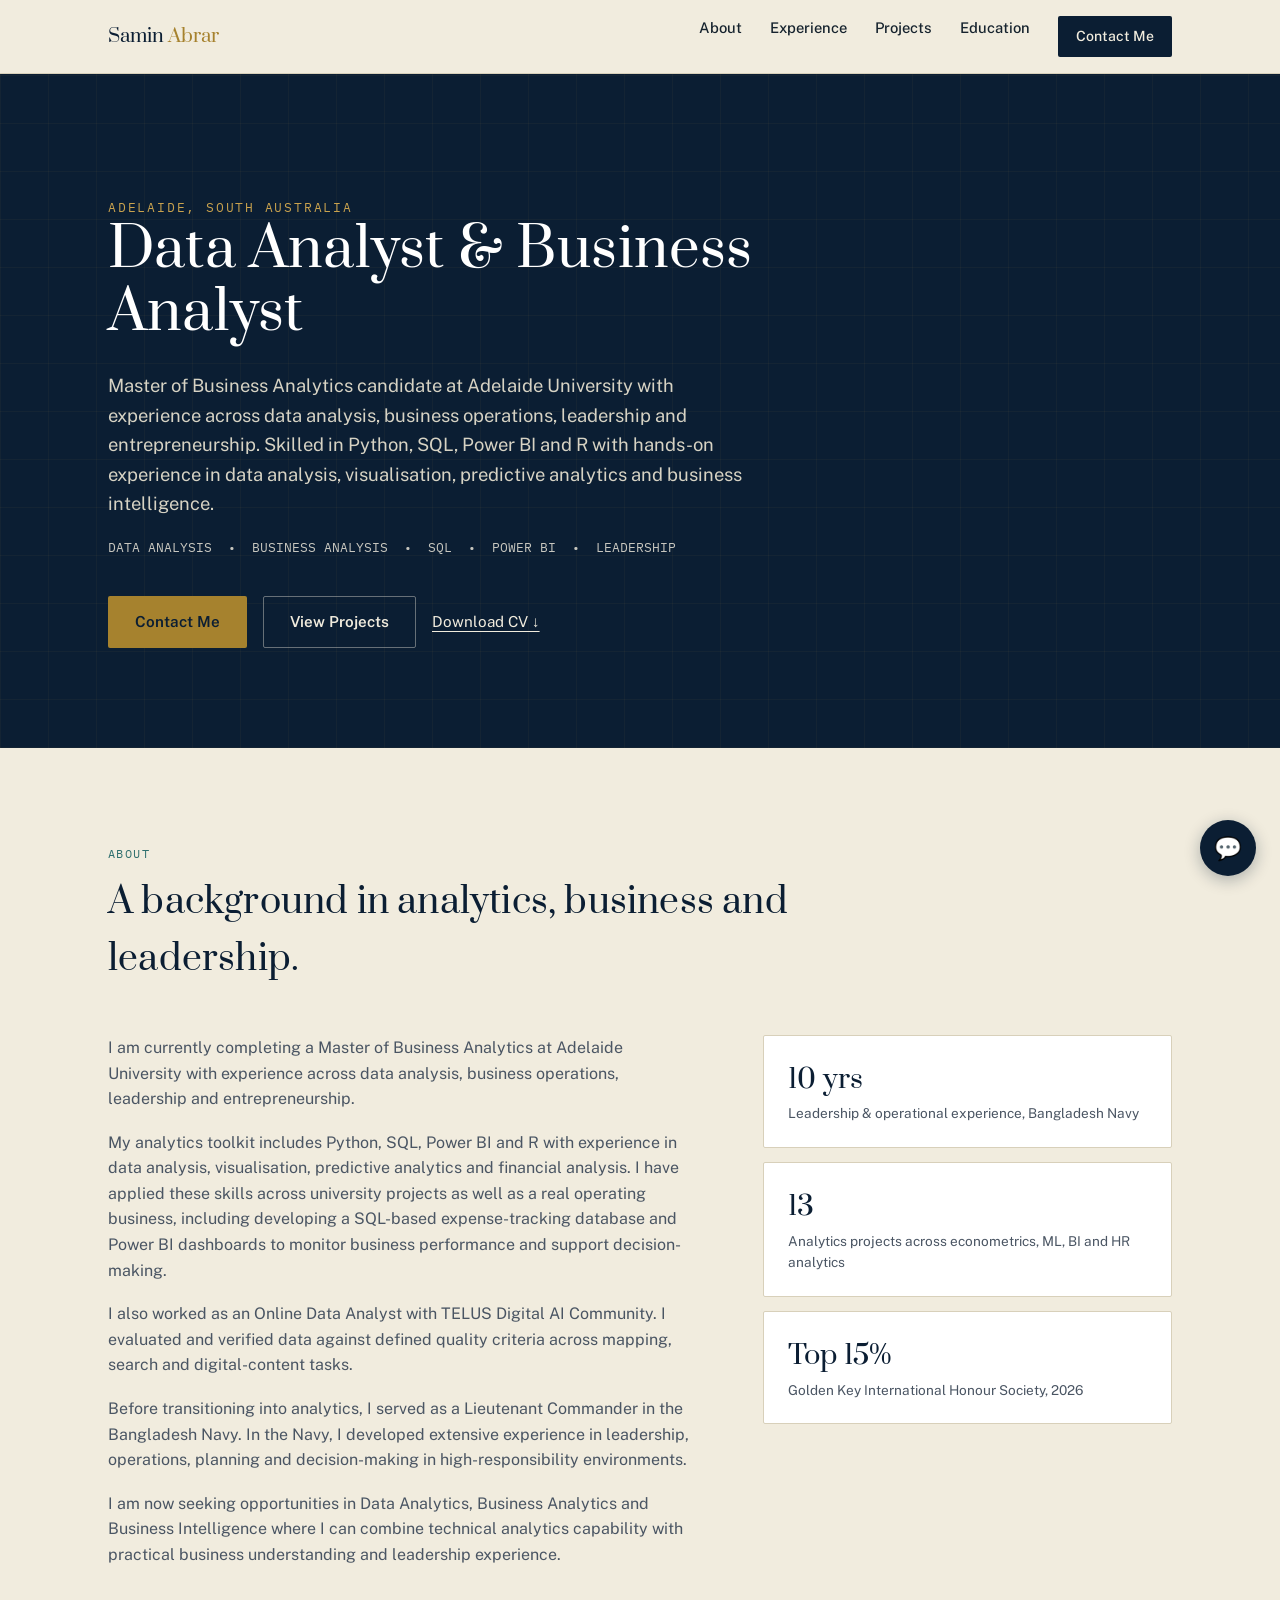
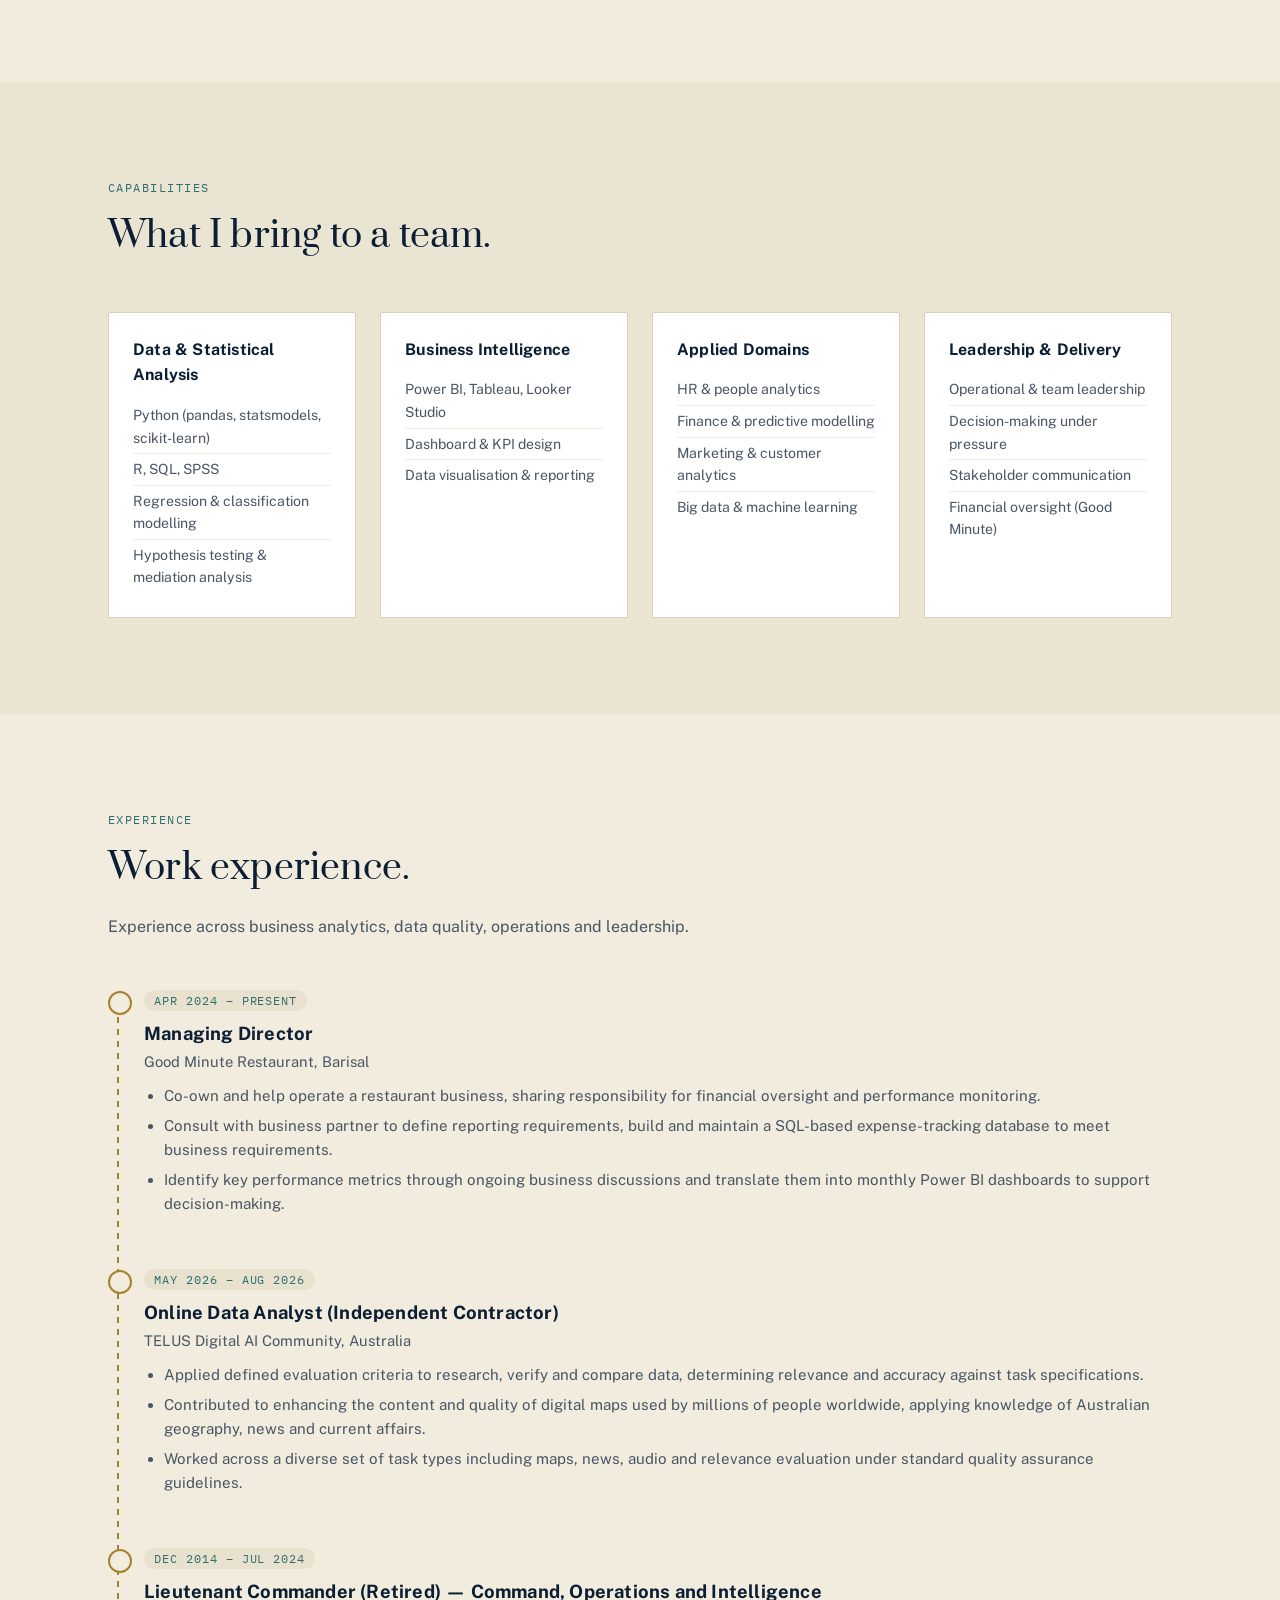
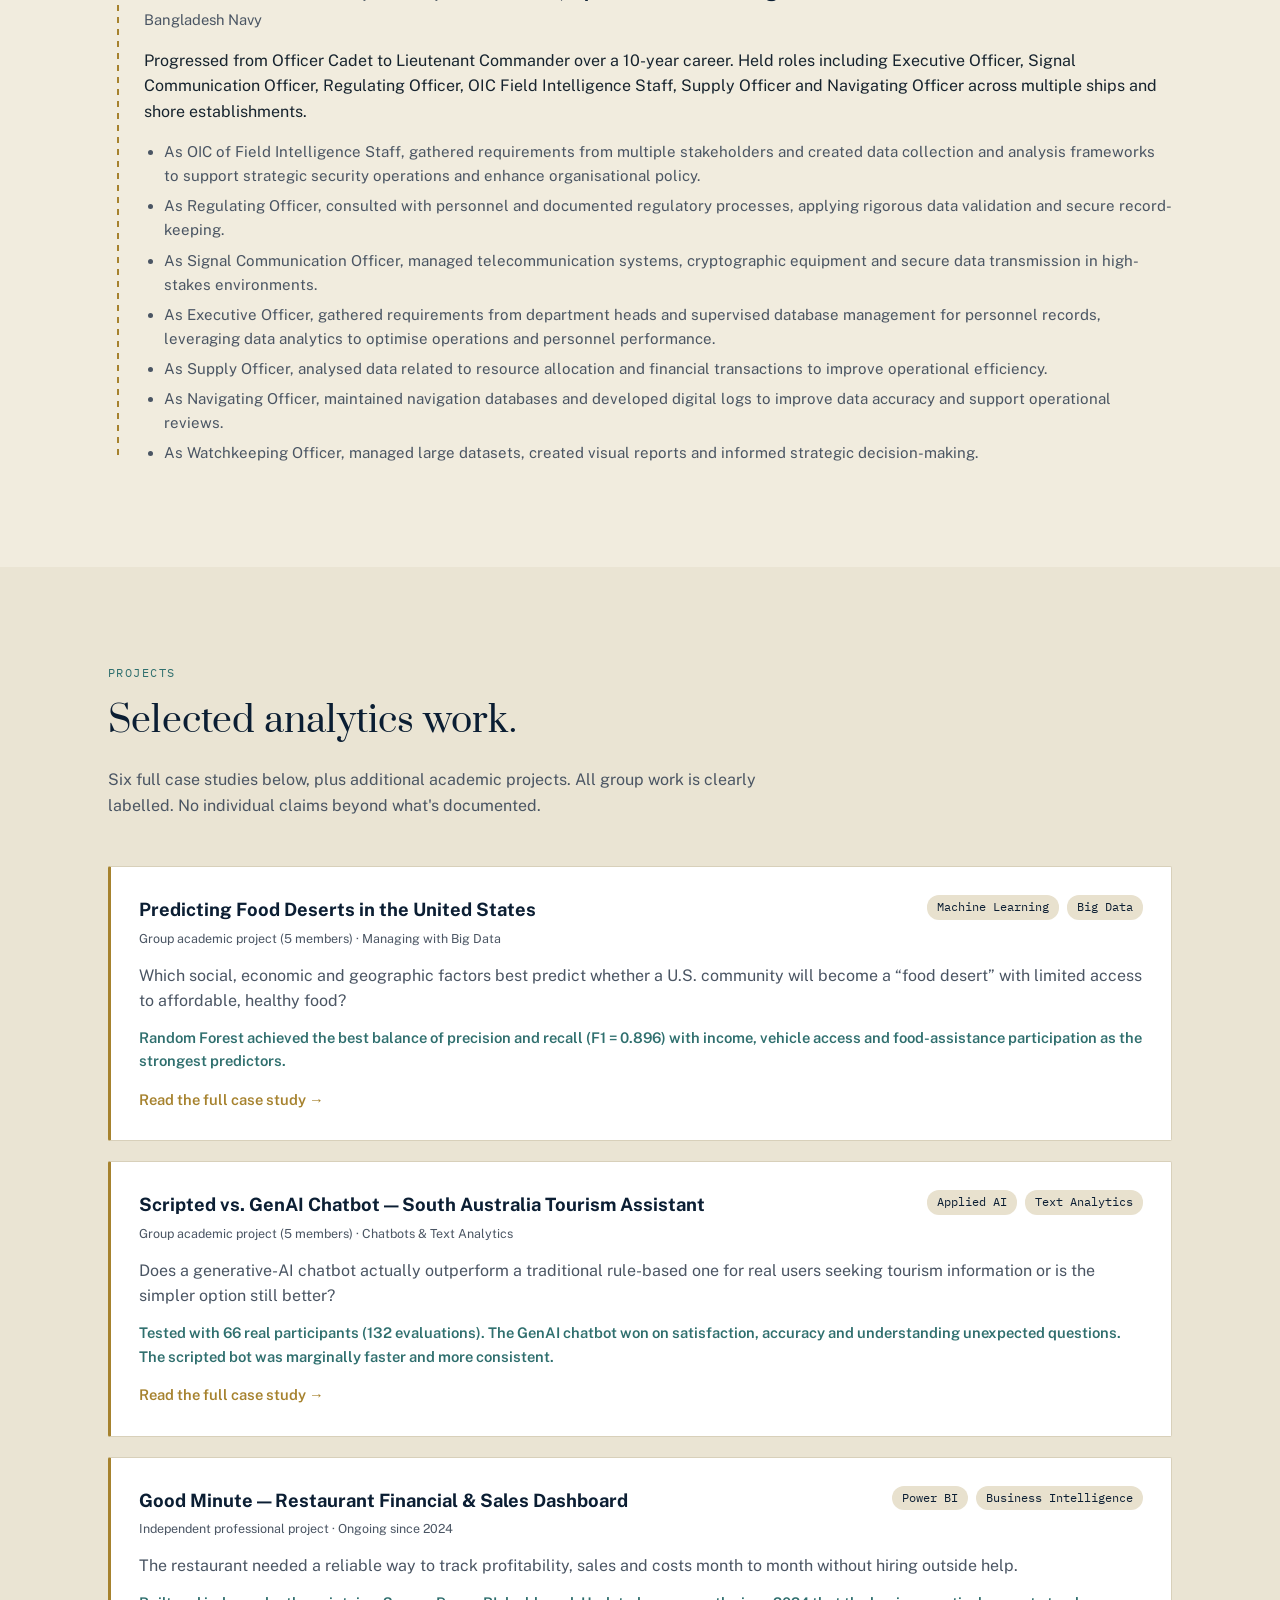
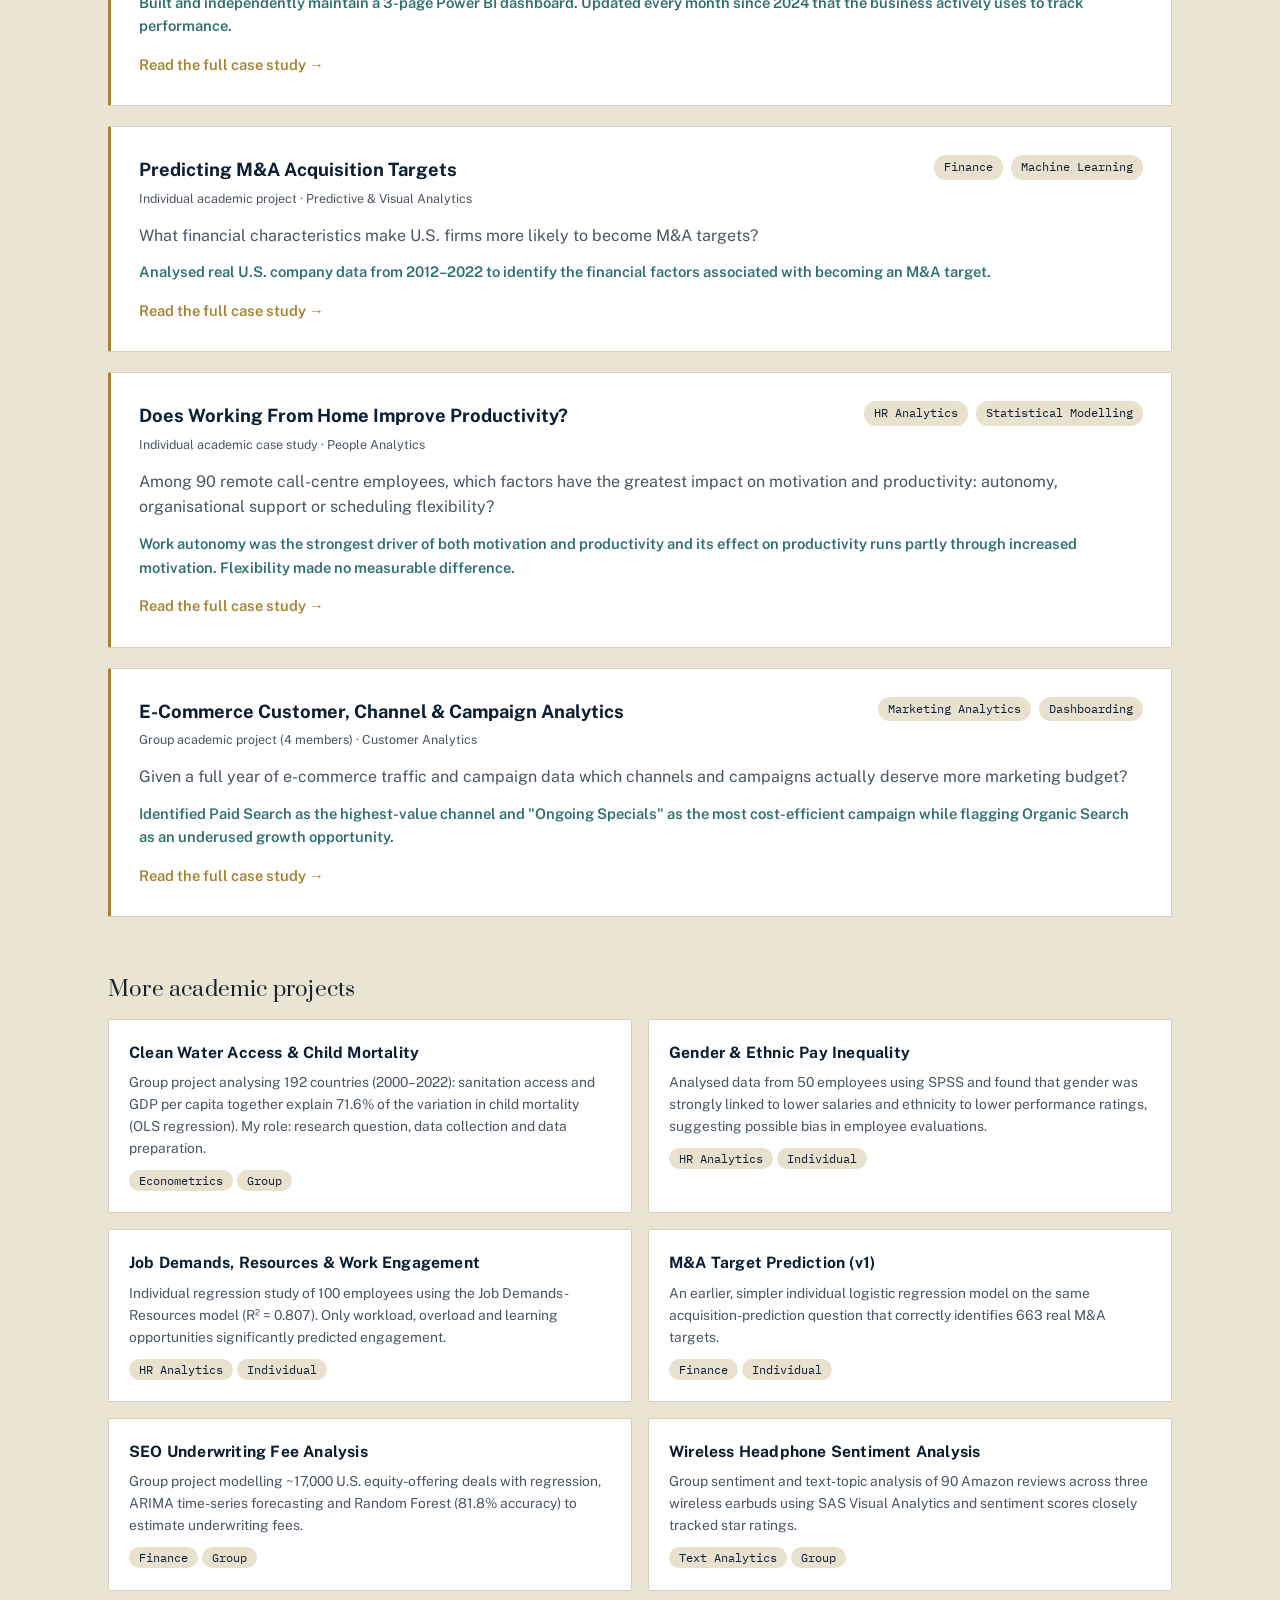
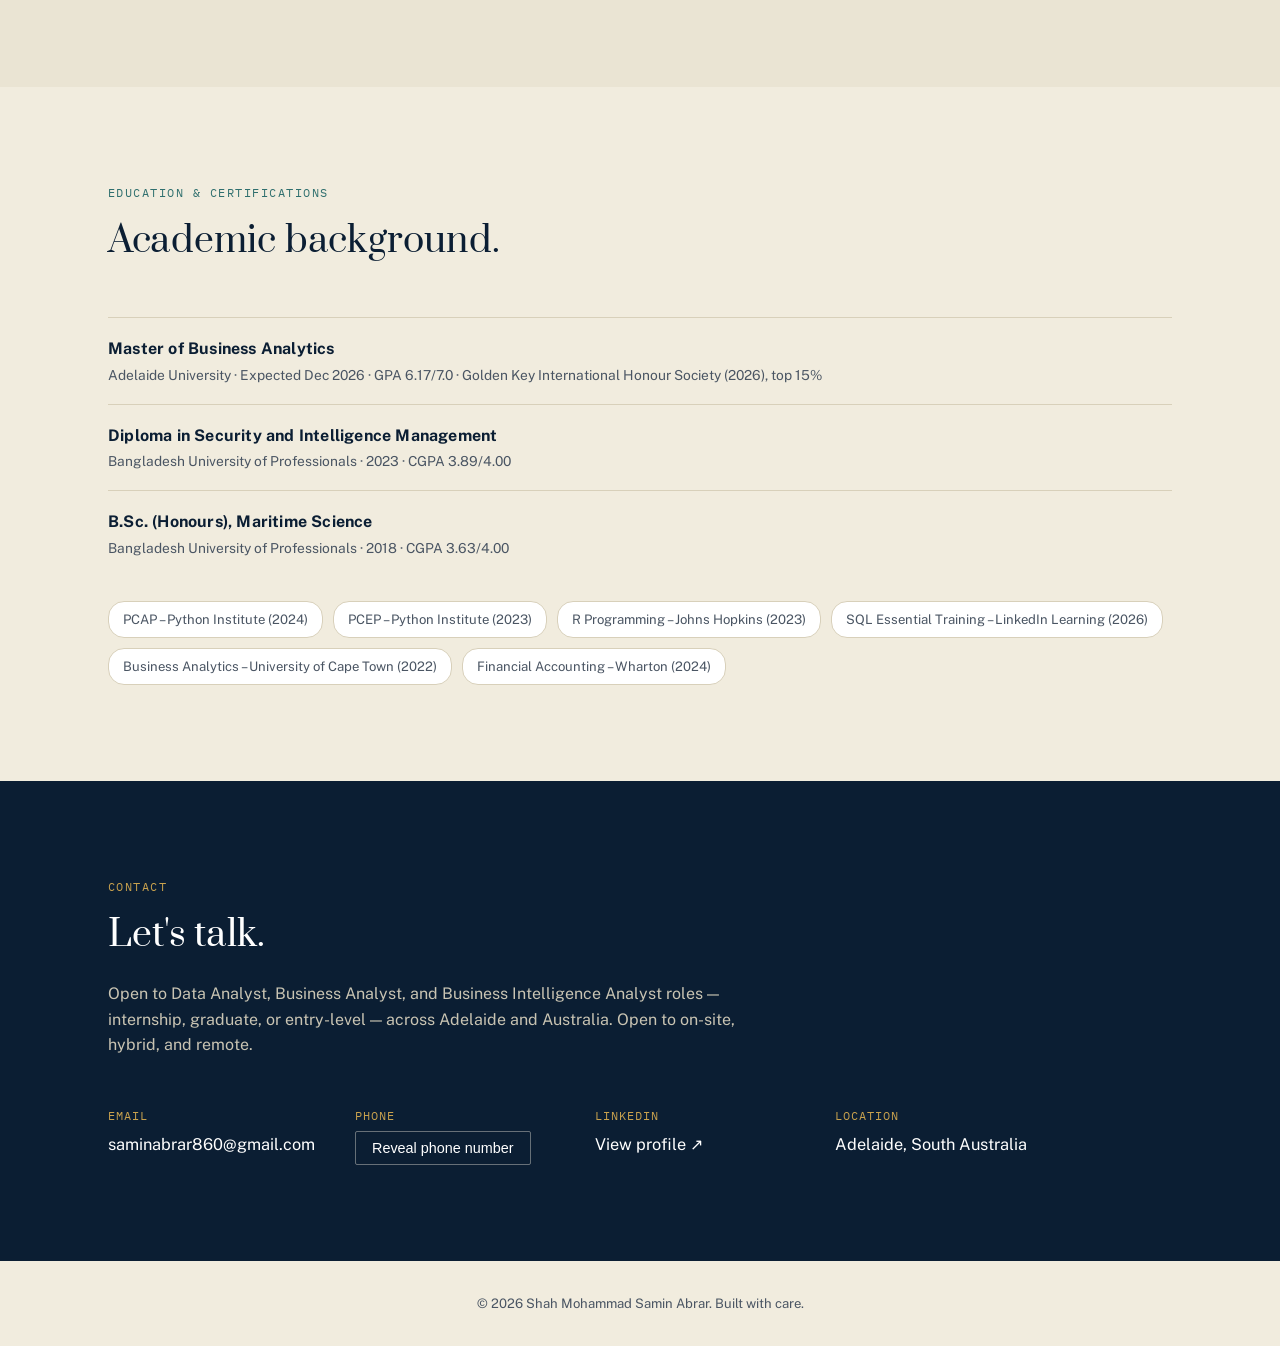
==== commit cbf57ddb: "Add files via upload" ====
--- a/index.html
+++ b/index.html
@@ -258,7 +258,7 @@
         </div>
       </div>
       <p class="project-problem">Which social, economic and geographic factors best predict whether a U.S. community will become a “food desert” with limited access to affordable, healthy food?</p>
-      <div class="project-result">Random Forest achieved the best balance of precision and recall (F1 = 0.896), with income, vehicle access, and food-assistance participation as the strongest predictors.</div>
+      <div class="project-result">Random Forest achieved the best balance of precision and recall (F1 = 0.896) with income, vehicle access and food-assistance participation as the strongest predictors.</div>
       <a href="project-food-desert.html" class="btn-link" style="color:var(--brass); text-decoration:none; font-weight:600; font-size:.92rem;">Read the full case study &rarr;</a>
     </div>
 
@@ -516,7 +516,7 @@
       options:[]
     },
     availability: {
-      msg:"Samin is completing his MBAN in December 2026 and is open to Data Analyst, Business Analyst, and BI Analyst roles — internship, graduate, or entry-level — across Adelaide and Australia, including on-site, hybrid, and remote.",
+      msg:"Samin is completing his MBAN in December 2026 and is open to internship, graduate or entry-level Data Analyst, Business Analyst and BI Analyst roles across Adelaide and Australia, including on-site, hybrid and remote.",
       options:[]
     },
     contact: {
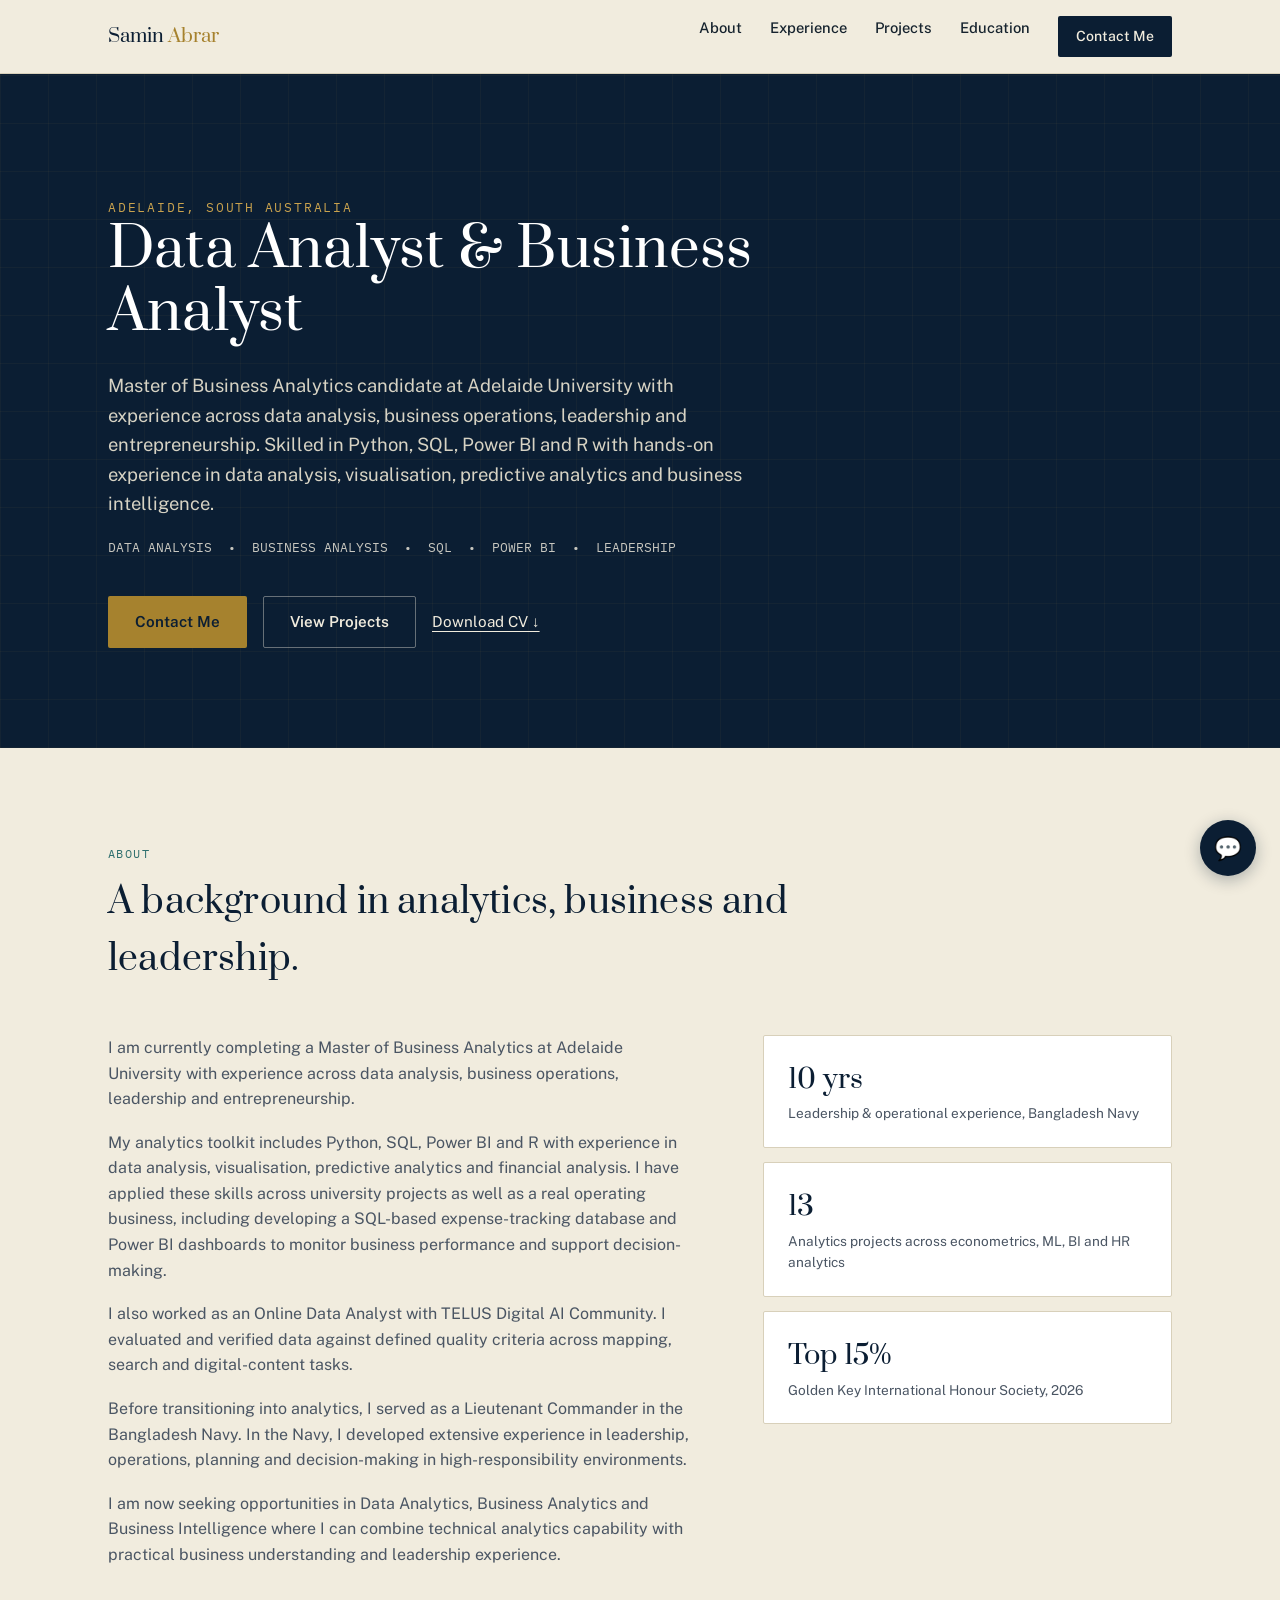
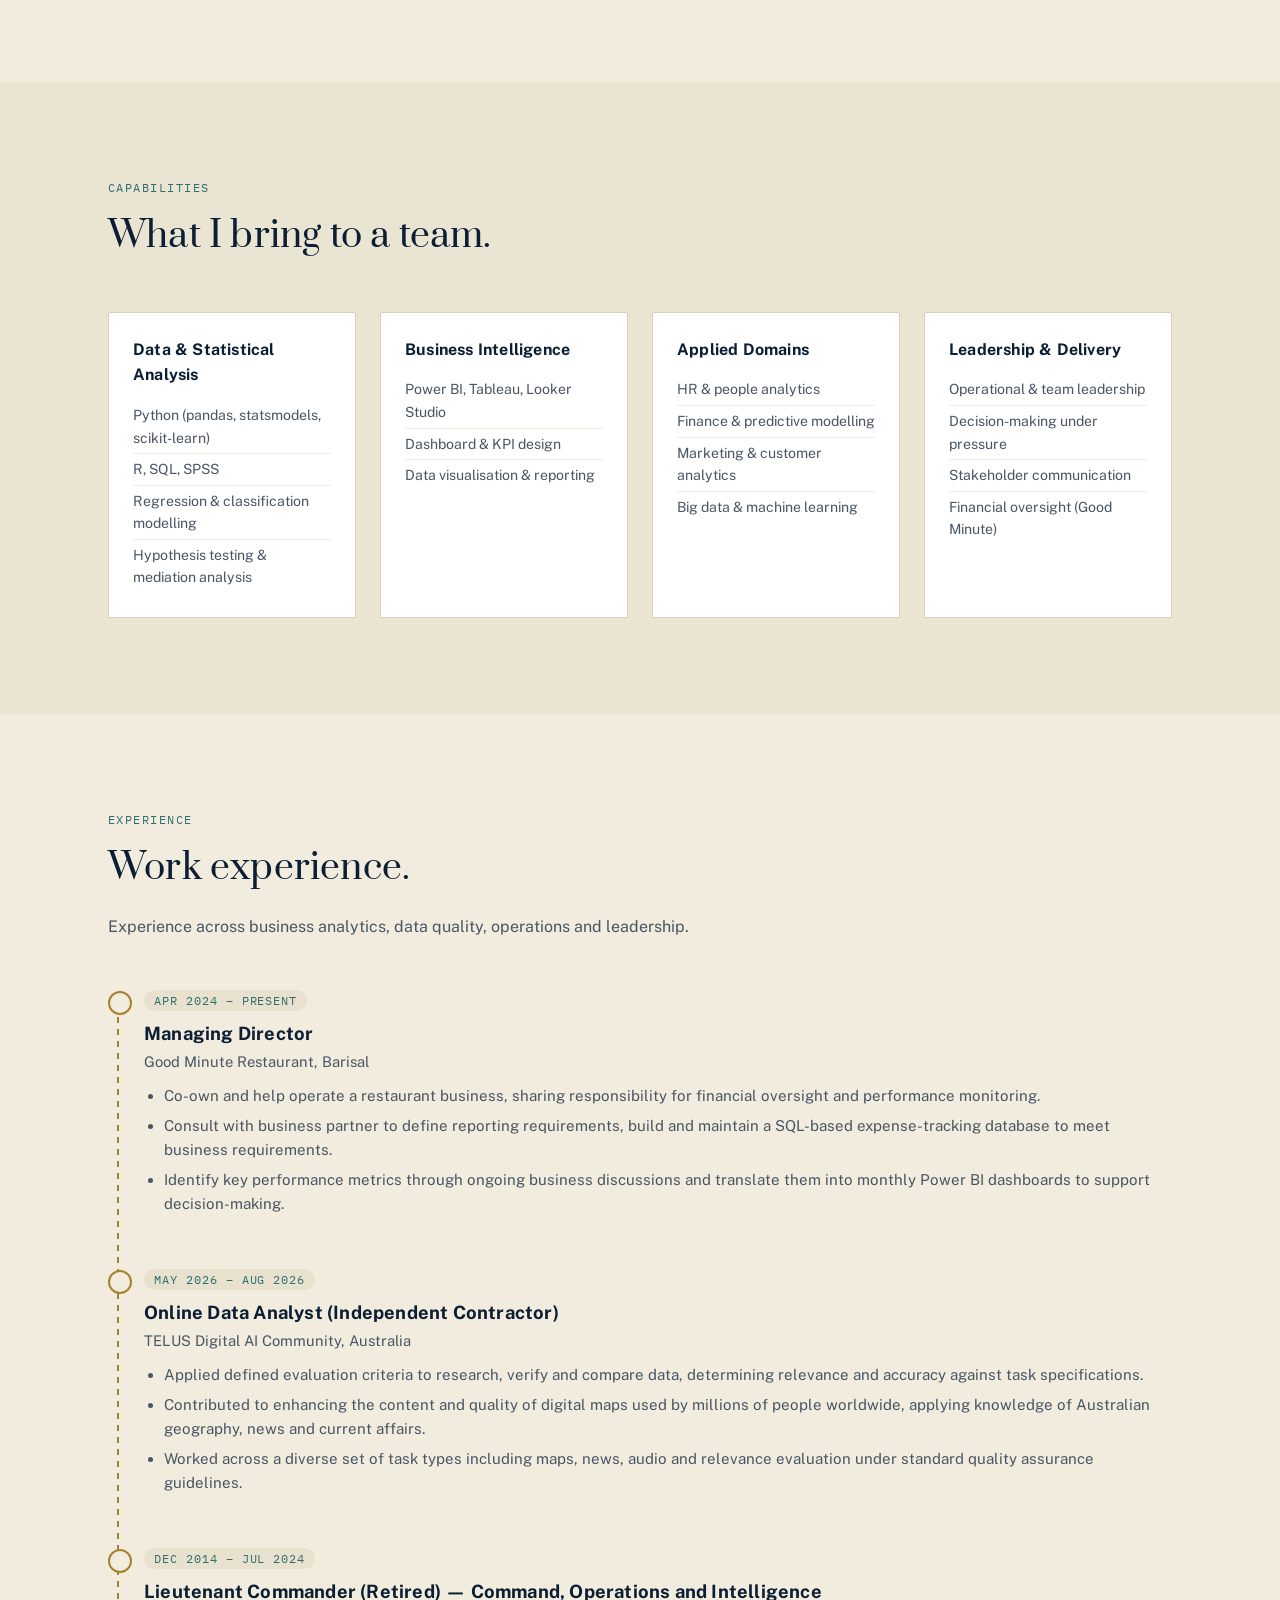
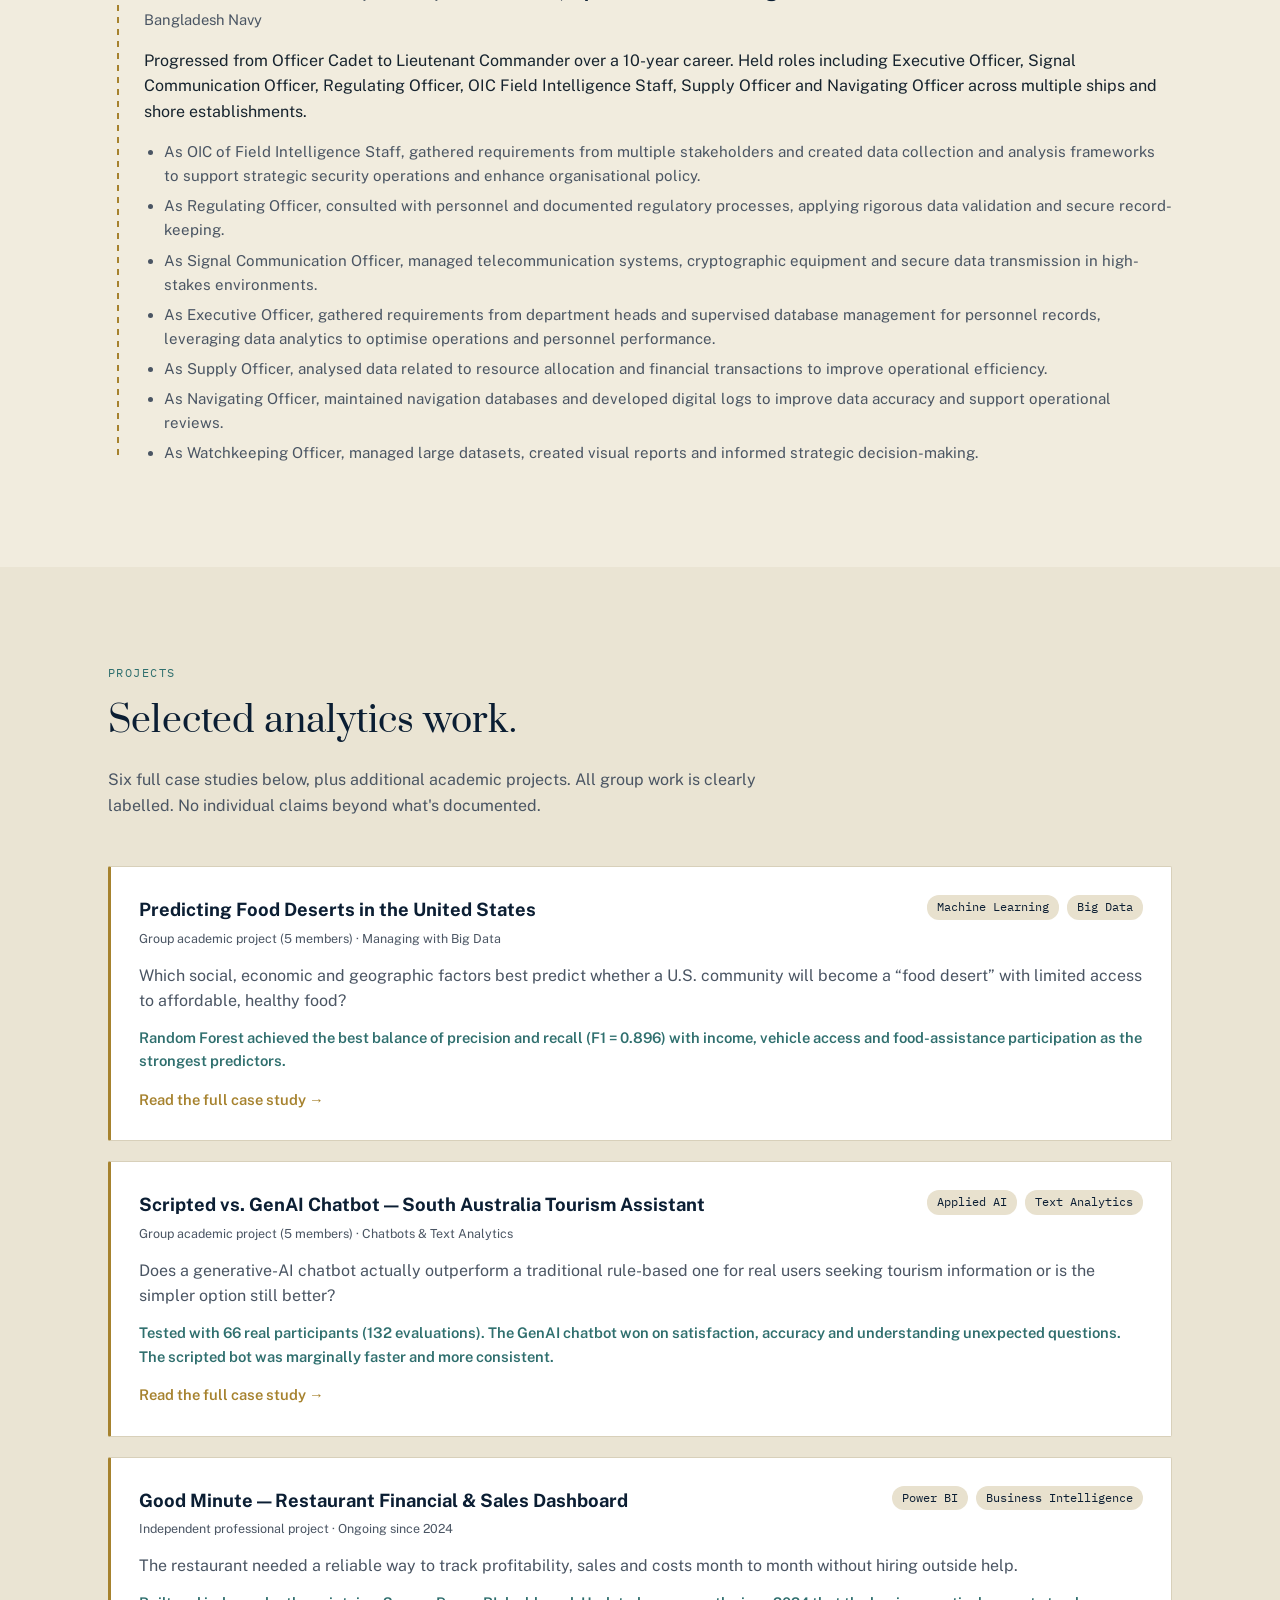
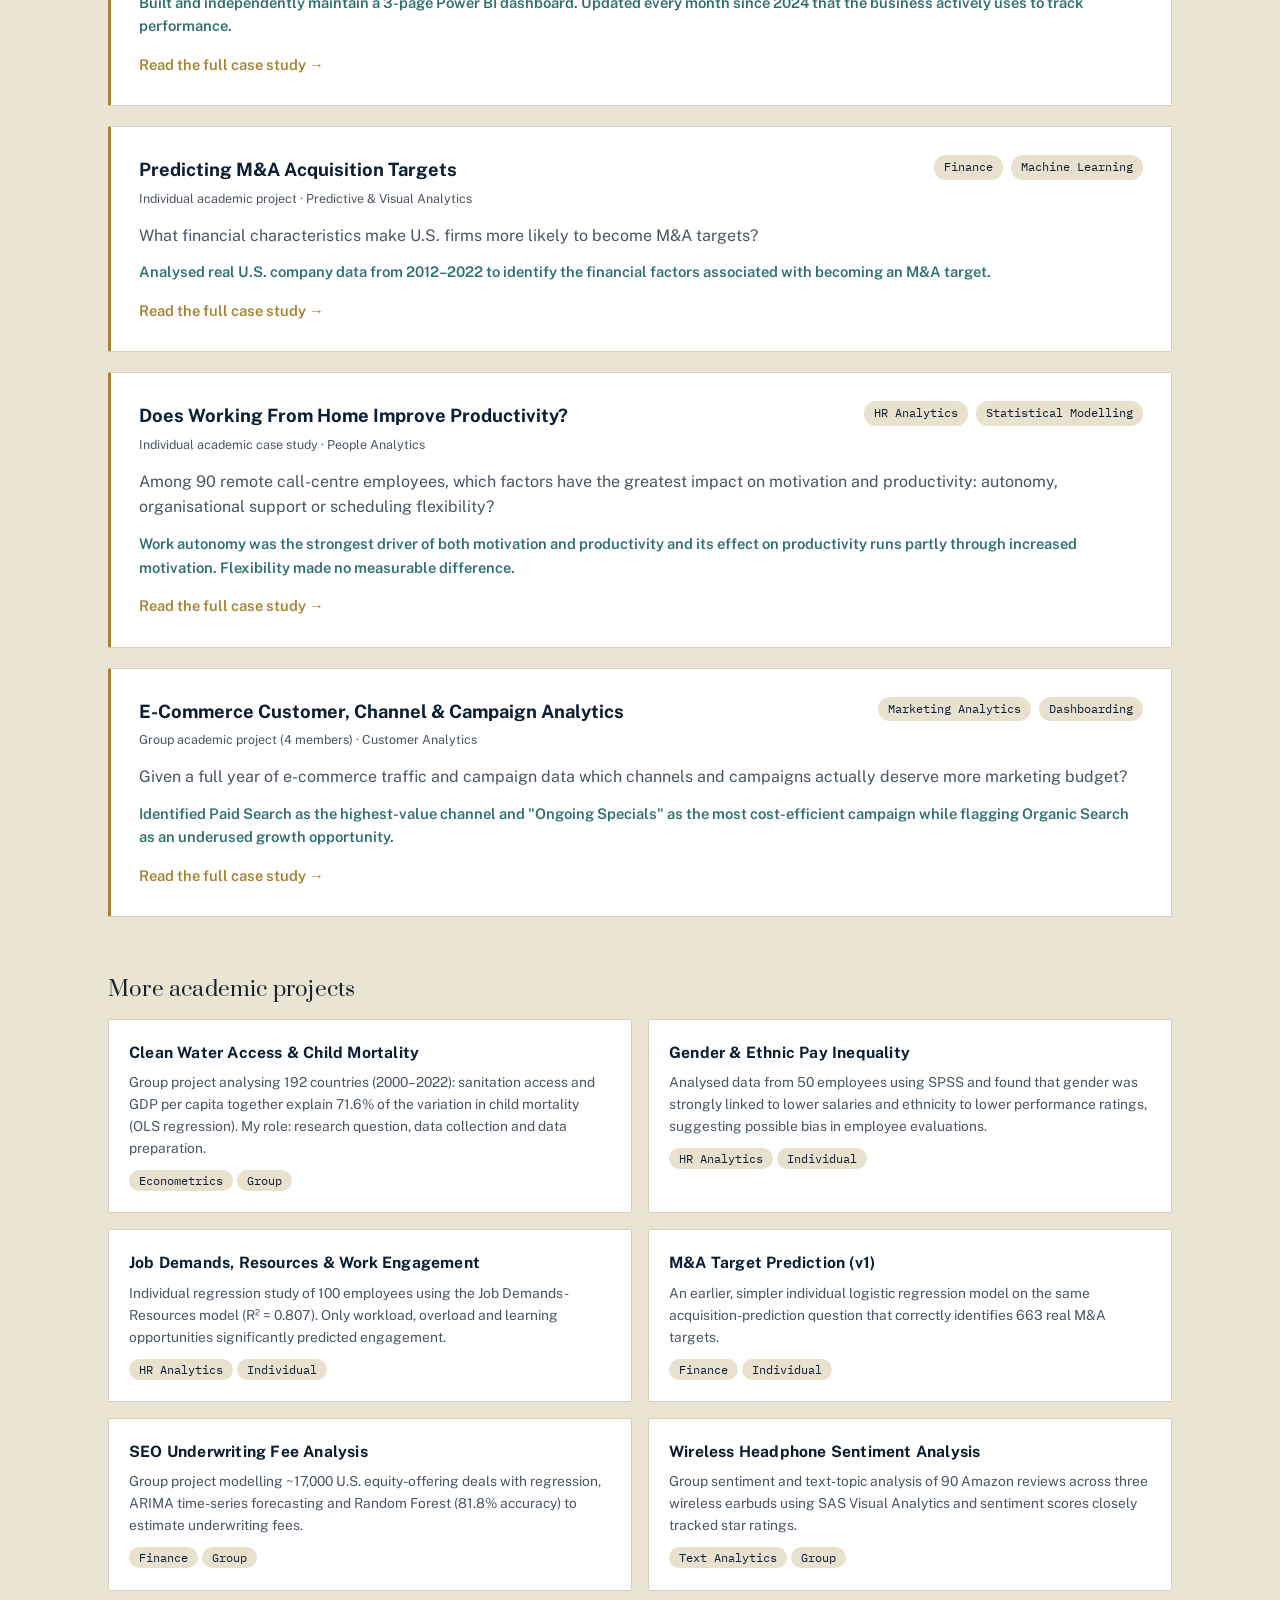
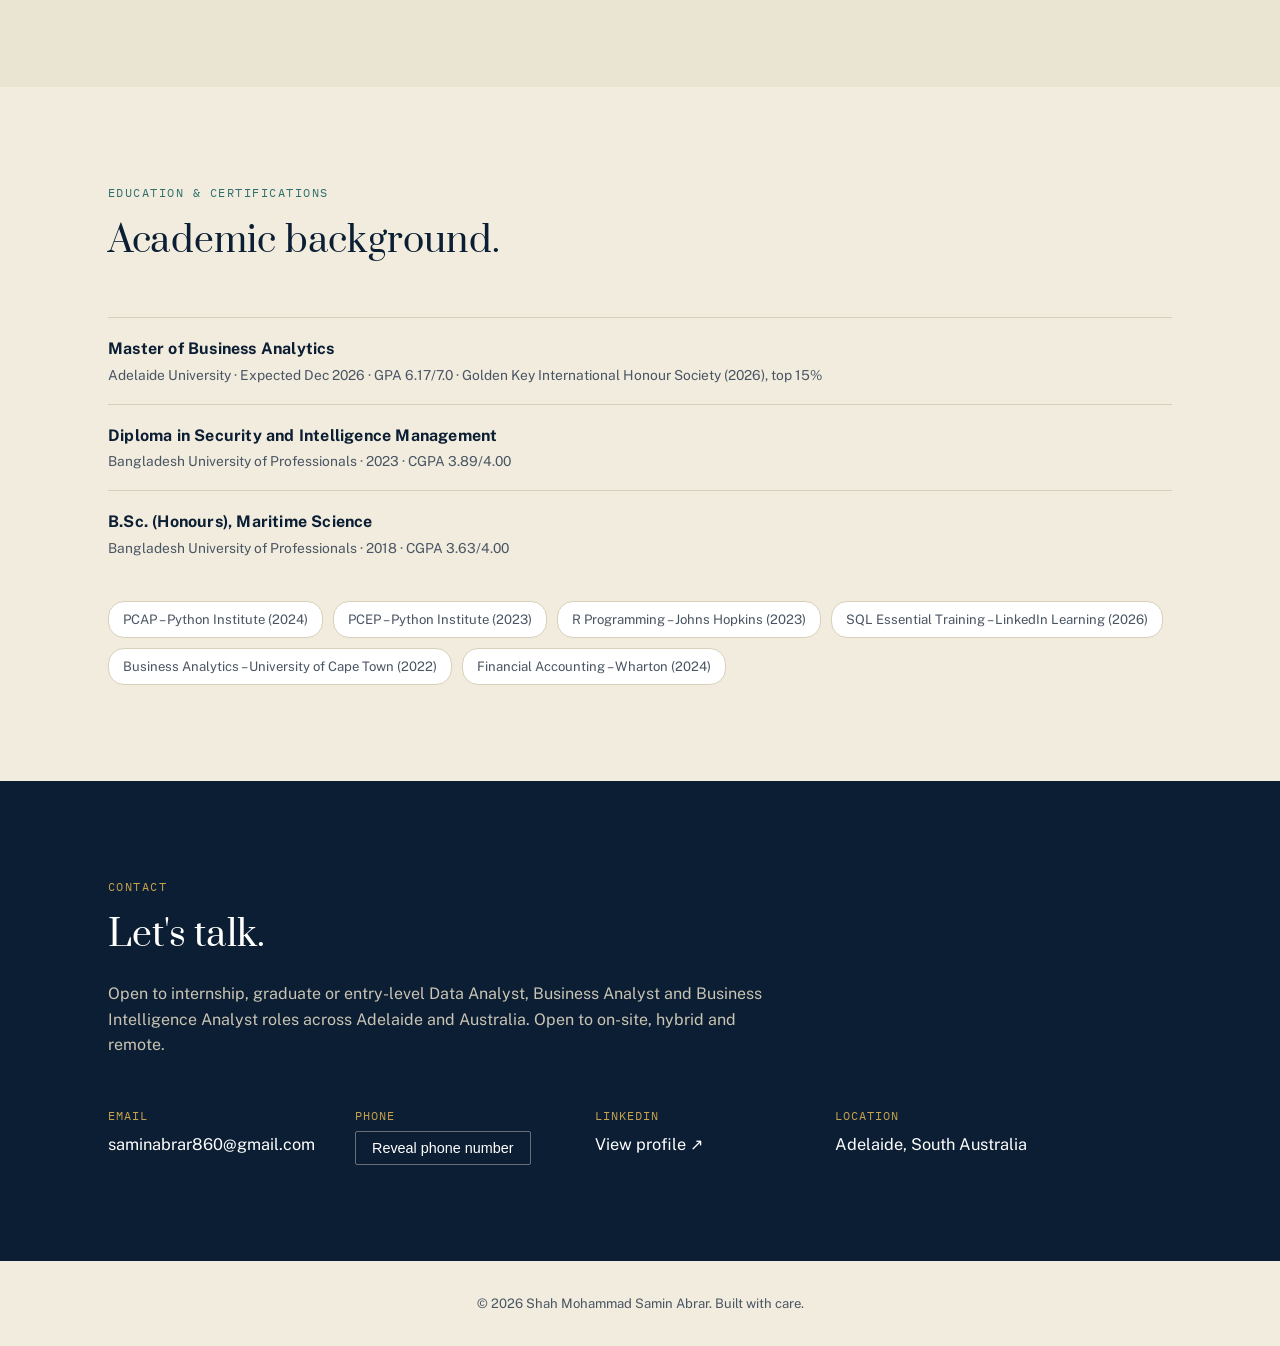
==== commit 5c2c539c: "Add files via upload" ====
--- a/index.html
+++ b/index.html
@@ -420,7 +420,7 @@
     <div class="section-head">
       <span class="kicker">Contact</span>
       <h2>Let's talk.</h2>
-      <p>Open to Data Analyst, Business Analyst, and Business Intelligence Analyst roles — internship, graduate, or entry-level — across Adelaide and Australia. Open to on-site, hybrid, and remote.</p>
+      <p>Open to internship, graduate or entry-level Data Analyst, Business Analyst and Business Intelligence Analyst roles across Adelaide and Australia. Open to on-site, hybrid and remote.</p>
     </div>
     <div class="contact-grid">
       <div class="contact-item">
